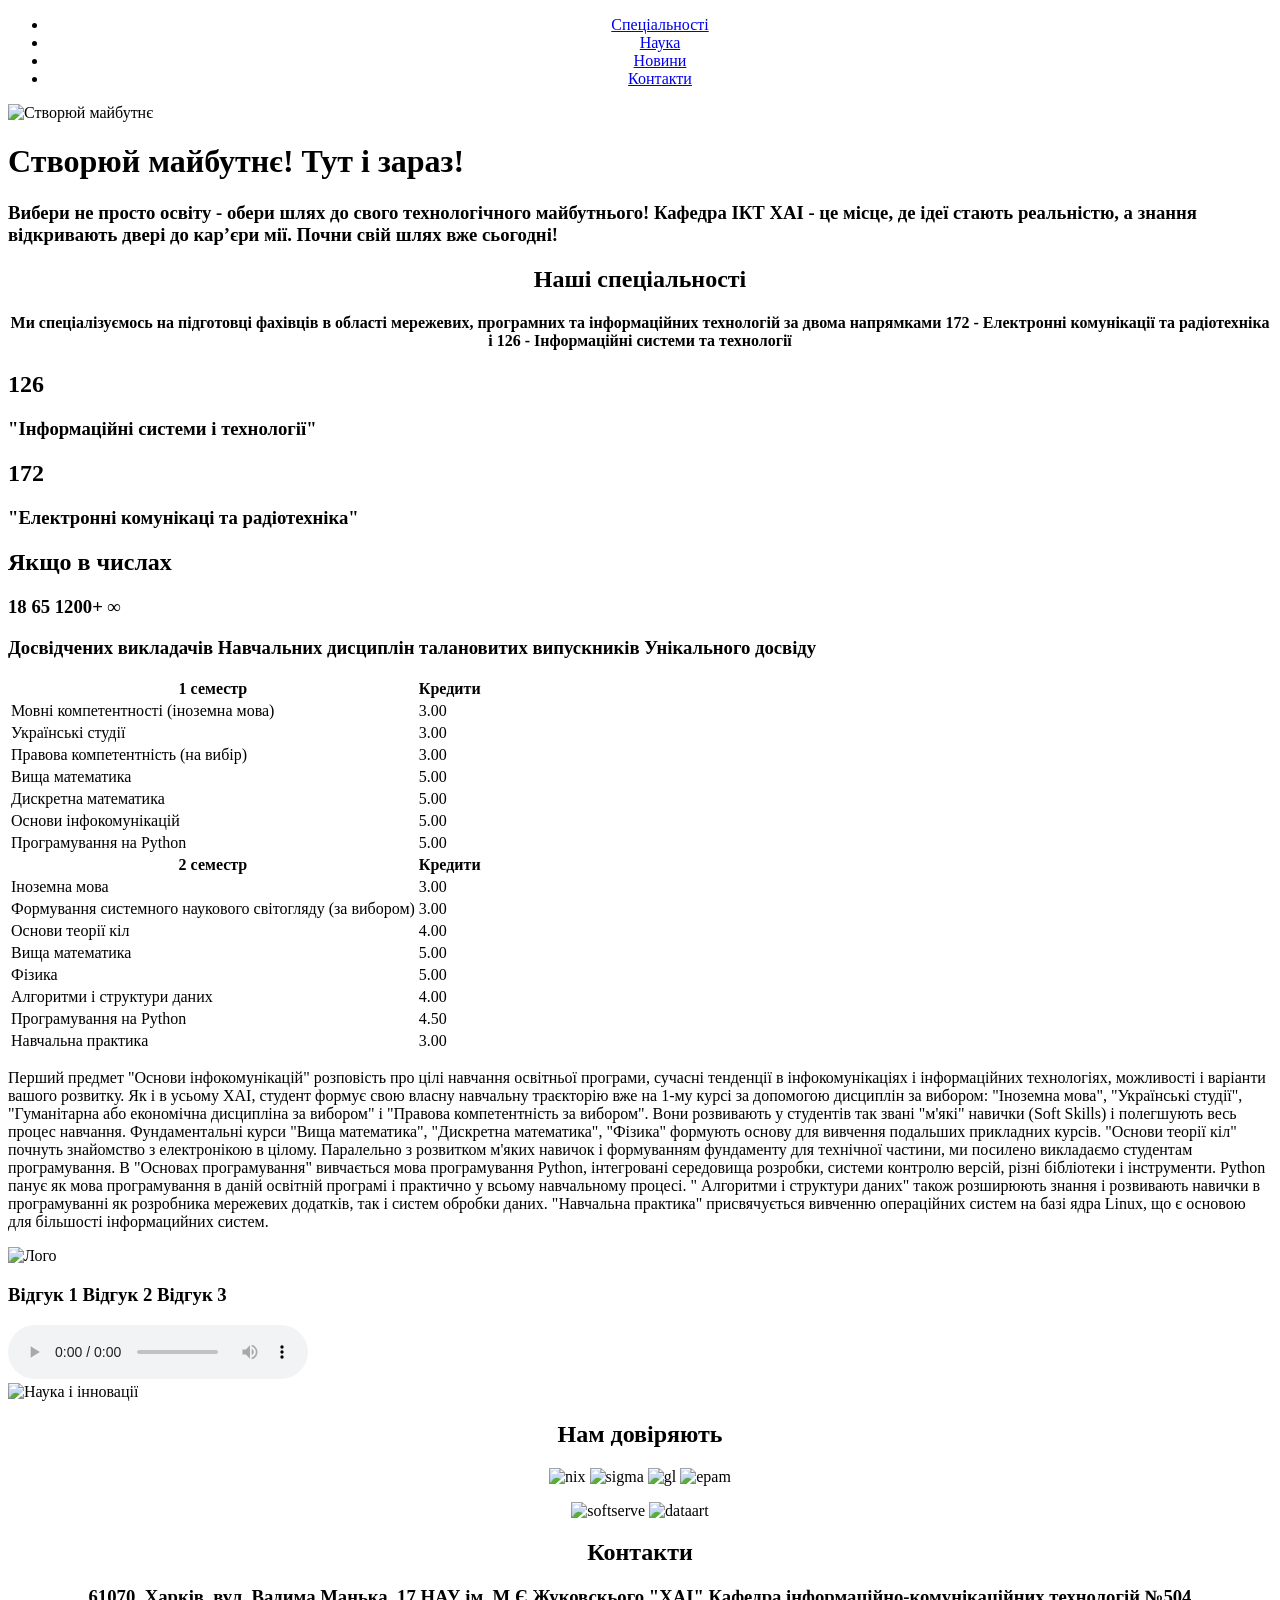
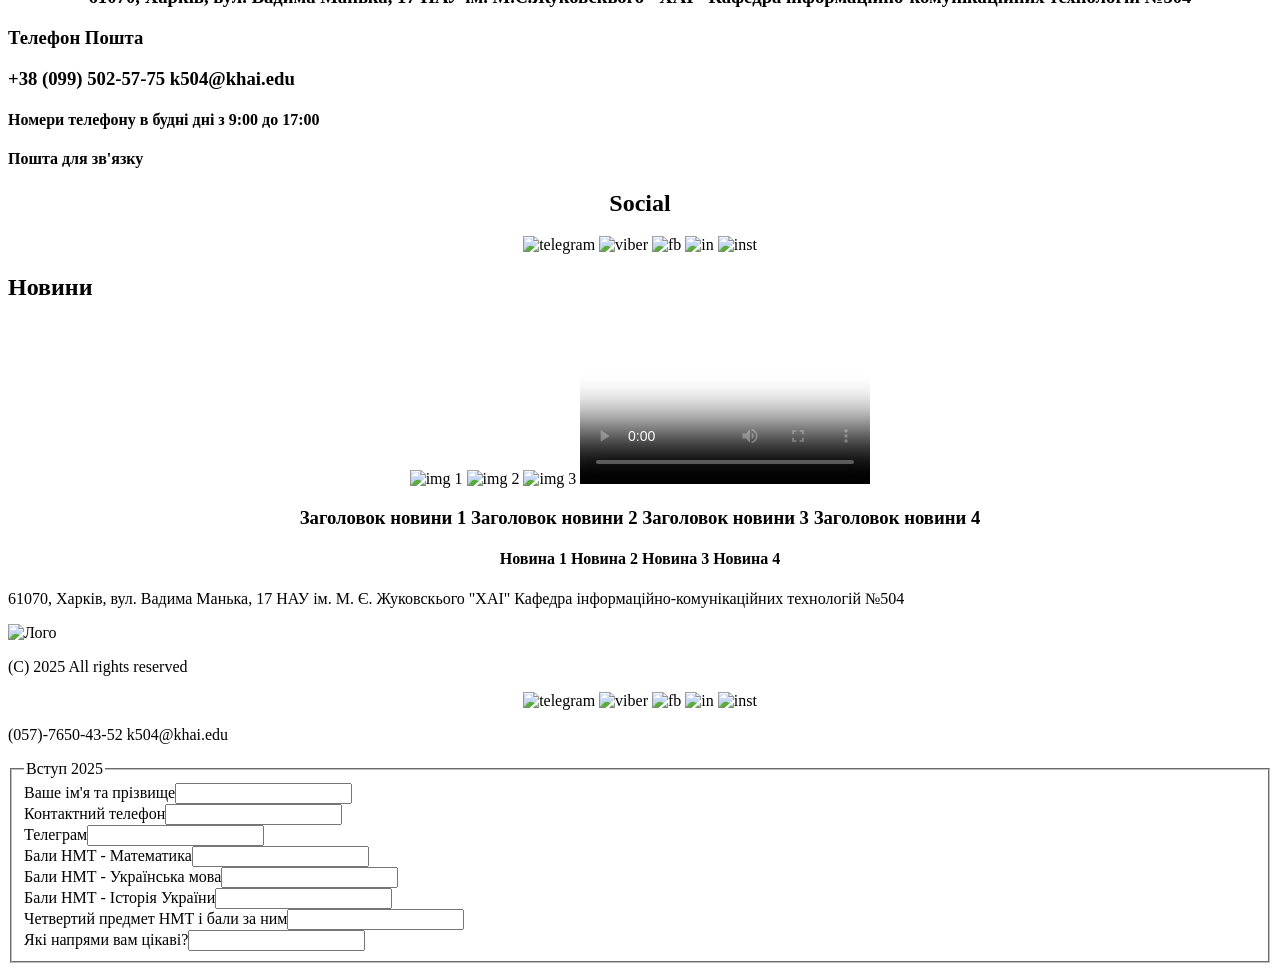
==== index.html @ 2926d56c "dev updated" ====
<!DOCTYPE html>
<html lang="uk">
<head>
    <meta charset="UTF-8">
    <meta name ="viewport">
    <title>Homepage | Department of information and Communication Technologies</title>
    <link rel="stylesheet" href="css/style.css">
    <script src="js/main.js"></script>
</head>
<body>
<header>
    <nav>
        <ul>
            <li style="text-align: center"> <a href="#specialities">Спеціальності</a></li>
            <li style="text-align: center"> <a href="#science">Наука</a></li>
            <li style="text-align: center"> <a href="#news">Новини</a></li>
            <li style="text-align: center"> <a href="#contact">Контакти</a></li>
        </ul>
    </nav>
    <img src="images/boy%202.png" alt="Створюй майбутнє" width="300">
    <div greetings>
        <h1>
            Створюй майбутнє! Тут і зараз!
        </h1>
        <h3>
            Вибери не просто освіту - обери шлях до свого технологічного майбутнього! Кафедра ІКТ ХАІ - це місце, де ідеї стають реальністю, а знання відкривають двері до кар’єри мії. Почни свій шлях вже сьогодні!
        </h3>
    </div>
</header>
<main>
    <div specialities>
        <h2 id="specialities" style="text-align: center;">Наші спеціальності</h2>
        <h4 style="text-align: center">
            Ми спеціалізуємось на підготовці фахівців в області мережевих, програмних та інформаційних технологій за двома напрямками 172 - Електронні комунікації та радіотехніка і 126 - Інформаційні системи та технології
        </h4>
    </div>
    <div card_126>
        <h2>
            126
        </h2>
        <h3>
            "Інформаційні системи і технології"
        </h3>
    </div>
    <div card_172>
        <h2>
            172
        </h2>
        <h3>
            "Електронні комунікаці та радіотехніка"
        </h3>
    </div>
    <div if_in_numbers>
        <h2>
            Якщо в числах
        </h2>
        <h3>
            18 65 1200+ ∞
        </h3>
        <h3>
            Досвідчених викладачів Навчальних дисциплін талановитих випускників Унікального досвіду
        </h3>
    </div>
    <div classes field>
        <table>
            <tr>
                <th>1 семестр</th>
                <th>Кредити</th>
            </tr>
            <tr>
                <td>Мовні компетентності (іноземна мова)</td>
                <td>3.00</td>
            </tr>
            <tr>
                <td>Українські студії</td>
                <td>3.00</td>
            </tr>
            <tr>
                <td>Правова компетентність (на вибір)</td>
                <td>3.00</td>
            </tr>
            <tr>
                <td>Вища математика</td>
                <td>5.00</td>
            </tr>
            <tr>
                <td>Дискретна математика</td>
                <td>5.00</td>
            </tr>
            <tr>
                <td>Основи інфокомунікацій</td>
                <td>5.00</td>
            </tr>
            <tr>
                <td>Програмування на Python</td>
                <td>5.00</td>
            </tr>
            <tr>
                <th>2 семестр</th>
                <th>Кредити</th>
            </tr>
            <tr>
                <td>Iноземна мова</td>
                <td>3.00</td>
            </tr>
            <tr>
                <td>Формування системного наукового світогляду (за вибором)</td>
                <td>3.00</td>
            </tr>
            <tr>
                <td>Основи теорії кіл</td>
                <td>4.00</td>
            </tr>
            <tr>
                <td>Вища математика</td>
                <td>5.00</td>
            </tr>
            <tr>
                <td>Фізика</td>
                <td>5.00</td>
            </tr>
            <tr>
                <td>Алгоритми і структури даних</td>
                <td>4.00</td>
            </tr>
            <tr>
                <td>Програмування на Python</td>
                <td>4.50</td>
            </tr>
            <tr>
                <td>Навчальна практика</td>
                <td>3.00</td>
            </tr>
        </table>
    </div>
    <div information>
        <p>
            Перший предмет "Основи інфокомунікацій" розповість про цілі навчання освітньої програми, сучасні тенденції в інфокомунікаціях і інформаційних технологіях,
            можливості і варіанти вашого розвитку. Як і в усьому ХАІ, студент формує свою власну навчальну траєкторію вже на 1-му курсі за допомогою дисциплін за вибором:
            "Іноземна мова", "Українські студії", "Гуманітарна або економічна дисципліна за вибором" і "Правова компетентність за вибором".
            Вони розвивають у студентів так звані "м'які" навички (Soft Skills) і полегшують весь процес навчання.
            Фундаментальні курси "Вища математика", "Дискретна математика", "Фізика" формують основу для вивчення подальших прикладних курсів.
            "Основи теорії кіл" почнуть знайомство з електронікою в цілому. Паралельно з розвитком м'яких навичок і формуванням фундаменту для технічної частини, ми посилено
            викладаємо студентам програмування. В "Основах програмування" вивчається мова програмування Python, інтегровані середовища розробки,
            системи контролю версій, різні бібліотеки і інструменти. Python панує як мова програмування в даній освітній програмі і практично у всьому навчальному процесі. "
            Алгоритми і структури даних" також розширюють знання і розвивають навички в програмуванні як розробника мережевих додатків, так і систем обробки даних. "Навчальна
            практика" присвячується вивченню операційних систем на базі ядра Linux, що є основою для більшості інформацийних систем.
        </p>
    </div>
    <div reviews>
        <img src="images/Logo.svg" alt="Лого">
        <h3>
            Відгук 1 Відгук 2 Відгук 3
        </h3>
        <audio controls>
            <source src="images/file_example_MP3_700KB.mp3" type="audio/mpeg">
        </audio>
    </div>
    <div science_and_innovations>
        <img src="images/Science.png" alt="Наука і інновації">
    </div>
    <div companies>
        <h2 style="text-align: center">
            Нам довіряють
        </h2>
        <p align="center">
            <img src="images/nix.svg" alt="nix">
            <img src="images/sigma.svg" alt="sigma">
            <img src="images/gl.svg" alt="gl">
            <img src="images/epam.svg" alt="epam">
        </p>
        <p align="center">
            <img src="images/softserve.svg" alt="softserve">
            <img src="images/dataart.svg" alt="dataart">
        </p>
    </div>
    <div contact_information>
        <h2 style="text-align: center" id="contact">
            Контакти
        </h2>
        <h3 style="text-align: center">
            61070, Харків, вул. Вадима Манька, 17 НАУ ім. М.Є.Жуковскього "ХAI" Кафедра інформаційно-комунікаційних технологій №504
        </h3>
        <h3>
            Телефон Пошта
        </h3>
        <h3>
            +38 (099) 502-57-75 k504@khai.edu
        </h3>
        <h4>
            Номери телефону в будні дні з 9:00 до 17:00
        </h4>
        <h4>
            Пошта для зв'язку
        </h4>
        <p>
            <a href="mailto:k504@khai.edu"></a>
        </p>
        <p>
            <a href="tel:+380995025775"></a>
    </div>
    <div social>
        <h2 style="text-align: center"> Social</h2>
        <p align="center">
            <img src="images/telegram.svg" alt="telegram">
            <img src="images/viber.svg" alt="viber">
            <img src="images/fb.svg" alt="fb">
            <img src="images/in.svg" alt="in">
            <img src="images/instagram.svg" alt="inst">
        </p>
    </div>
    <div news>
        <h2 id="news">Новини</h2>
        <p align="center">
            <img src="images/image.png" alt="img 1">
            <img src="images/image%20(1).png" alt="img 2">
            <img src="images/image%20(2).png" alt="img 3">
            <video width="290" height="163" control controls poster="images/image%204.png">
                <source src="images/file_example_MP4_480_1_5MG.mp4" type="video/mp4">
            </video>
        </p>
        <h3 style="text-align: center">Заголовок новини 1 Заголовок новини 2 Заголовок новини 3 Заголовок новини 4</h3>
        <h4 style="text-align: center">Новина 1 Новина 2 Новина 3 Новина 4</h4>
    </div>
</main>
<footer>
    <p>
        61070, Харків, вул. Вадима Манька, 17 НАУ ім. М. Є. Жуковскього "ХАІ" Кафедра інформаційно-комунікаційних технологій №504
    </p>
    <img src="images/Logo.svg" alt="Лого">
    <p>(C) 2025 All rights reserved</p>
    <p align="center">
        <img src="images/telegram.svg" alt="telegram">
        <img src="images/viber.svg" alt="viber">
        <img src="images/fb.svg" alt="fb">
        <img src="images/in.svg" alt="in">
        <img src="images/instagram.svg" alt="inst">
    </p>
    <p>
        (057)-7650-43-52
        k504@khai.edu
    </p>
</footer>
<div Vstup field>
    <fieldset>
        <legend>Вступ 2025</legend>
        <label>Ваше ім'я та прізвище<input type="text" required></label><br>
        <label>Контактний телефон<input type="email" required></label><br>
        <label>Телеграм<input type="email" required></label><br>
        <label>Бали НМТ - Математика<input type="email" required></label><br>
        <label>Бали НМТ - Українська мова<input type="email" required></label><br>
        <label>Бали НМТ - Історія України<input type="email" required></label><br>
        <label>Четвертий предмет НМТ і бали за ним<input type="email" required></label><br>
        <label>Які напрями вам цікаві?<input type="email" required></label><br>
    </fieldset>
</div>
</body>
</html>
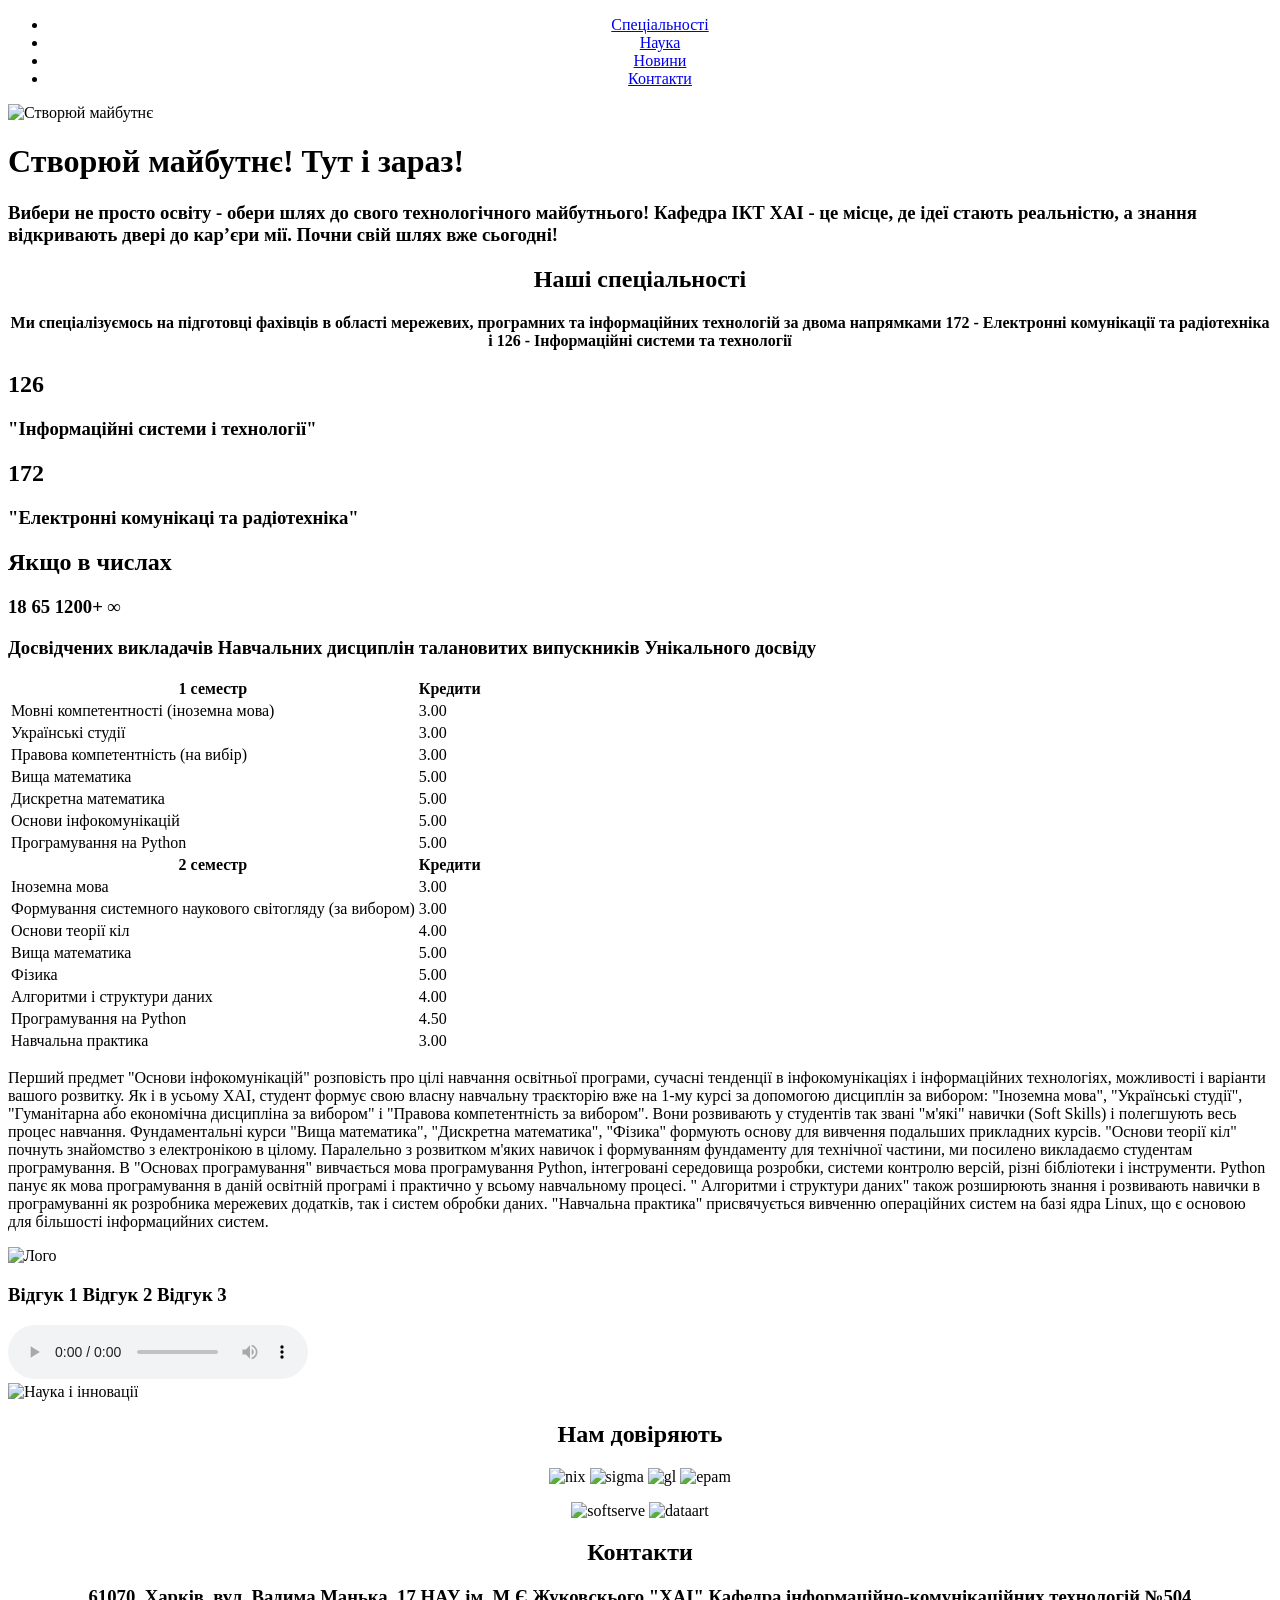
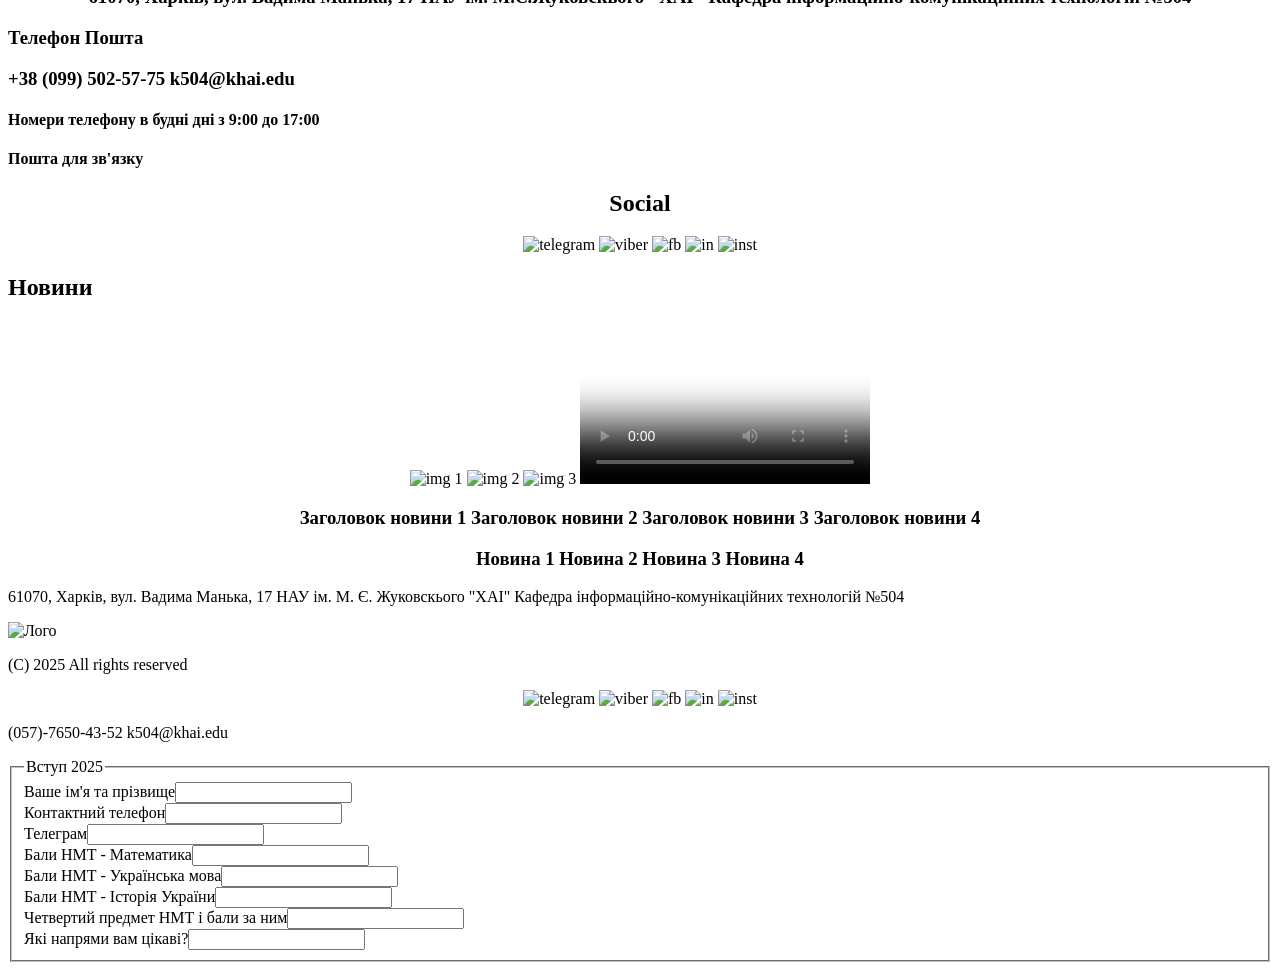
==== commit e59ff2c7: "dev updated" ====
--- a/index.html
+++ b/index.html
@@ -220,7 +220,7 @@
             </video>
         </p>
         <h3 style="text-align: center">Заголовок новини 1 Заголовок новини 2 Заголовок новини 3 Заголовок новини 4</h3>
-        <h4 style="text-align: center">Новина 1 Новина 2 Новина 3 Новина 4</h4>
+        <h3 style="text-align: center">Новина 1 Новина 2 Новина 3 Новина 4</h3>
     </div>
 </main>
 <footer>
@@ -241,18 +241,18 @@
         k504@khai.edu
     </p>
 </footer>
-<div Vstup field>
-    <fieldset>
-        <legend>Вступ 2025</legend>
-        <label>Ваше ім'я та прізвище<input type="text" required></label><br>
-        <label>Контактний телефон<input type="email" required></label><br>
-        <label>Телеграм<input type="email" required></label><br>
-        <label>Бали НМТ - Математика<input type="email" required></label><br>
-        <label>Бали НМТ - Українська мова<input type="email" required></label><br>
-        <label>Бали НМТ - Історія України<input type="email" required></label><br>
-        <label>Четвертий предмет НМТ і бали за ним<input type="email" required></label><br>
-        <label>Які напрями вам цікаві?<input type="email" required></label><br>
-    </fieldset>
-</div>
+    <div Vstup field>
+        <fieldset>
+            <legend>Вступ 2025</legend>
+            <label>Ваше ім'я та прізвище<input type="text" required></label><br>
+            <label>Контактний телефон<input type="email" required></label><br>
+            <label>Телеграм<input type="email" required></label><br>
+            <label>Бали НМТ - Математика<input type="email" required></label><br>
+            <label>Бали НМТ - Українська мова<input type="email" required></label><br>
+            <label>Бали НМТ - Історія України<input type="email" required></label><br>
+            <label>Четвертий предмет НМТ і бали за ним<input type="email" required></label><br>
+            <label>Які напрями вам цікаві?<input type="email" required></label><br>
+        </fieldset>
+    </div>
 </body>
 </html>
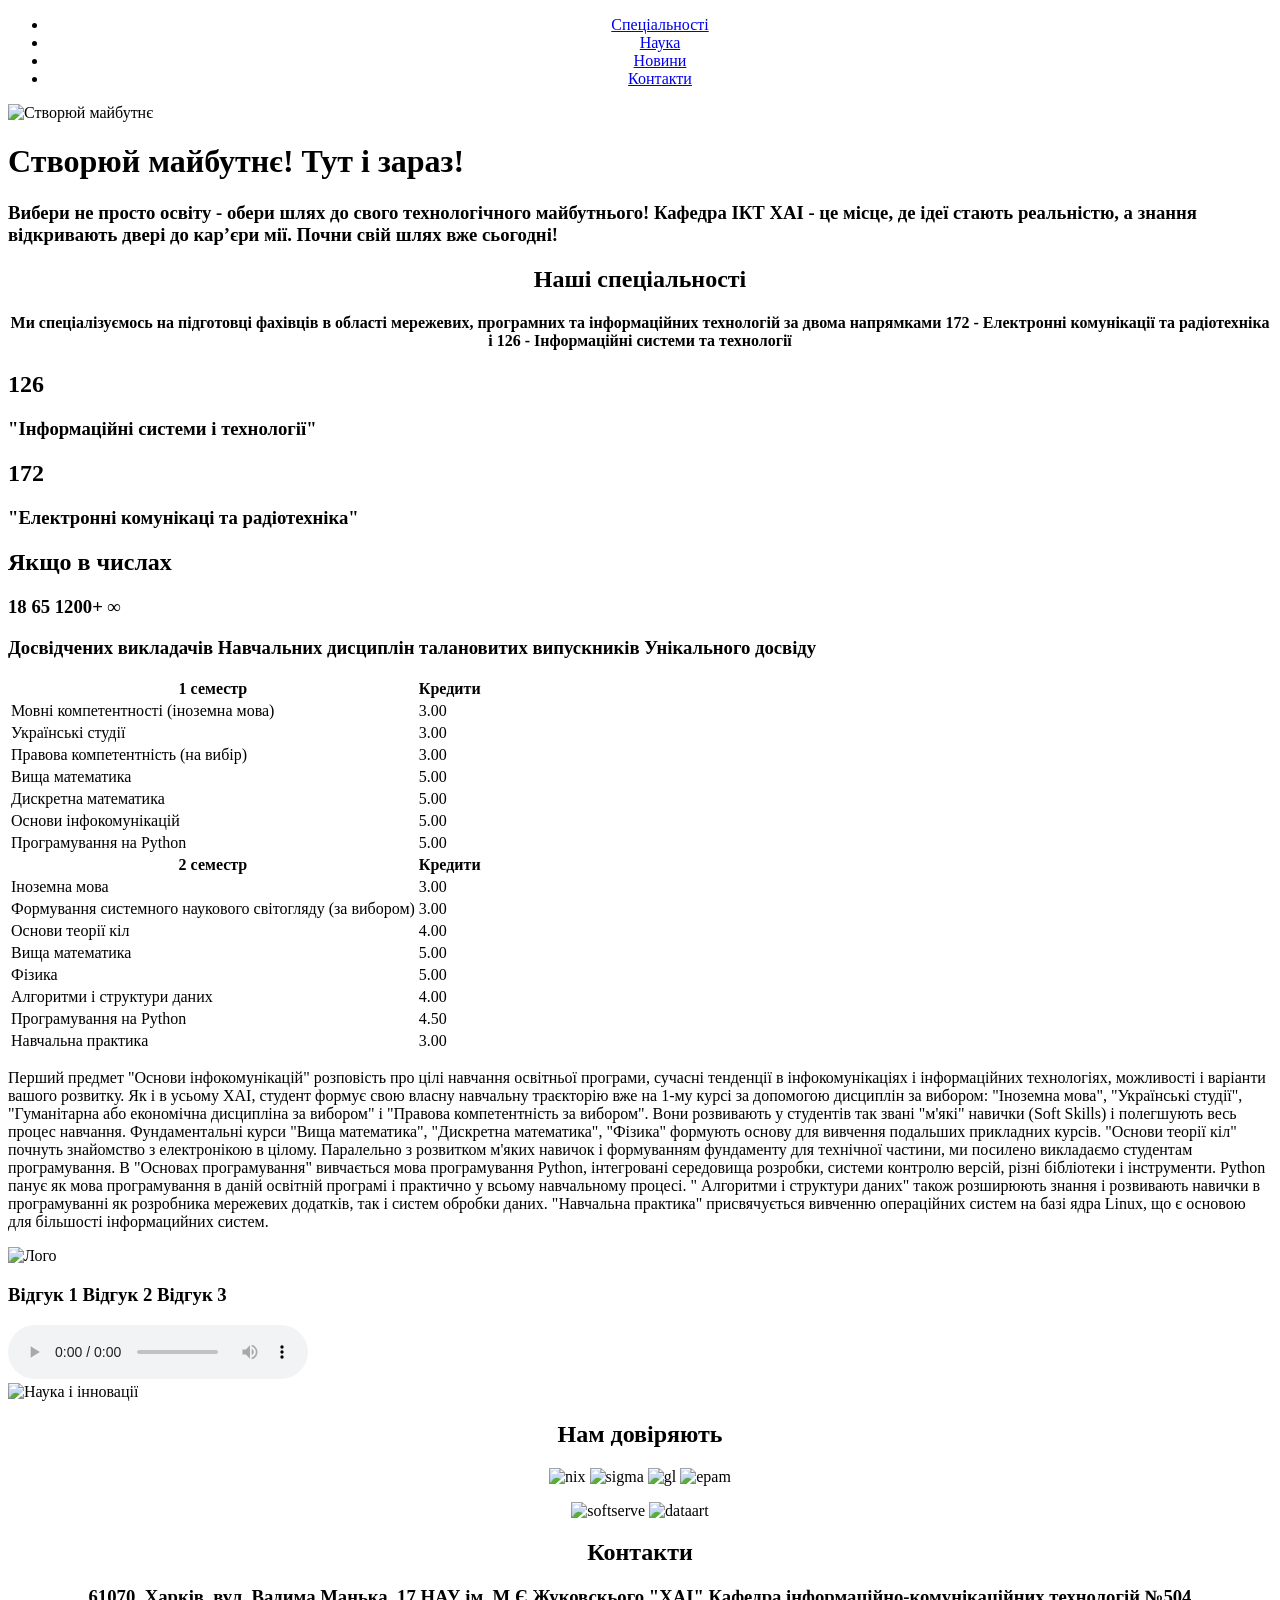
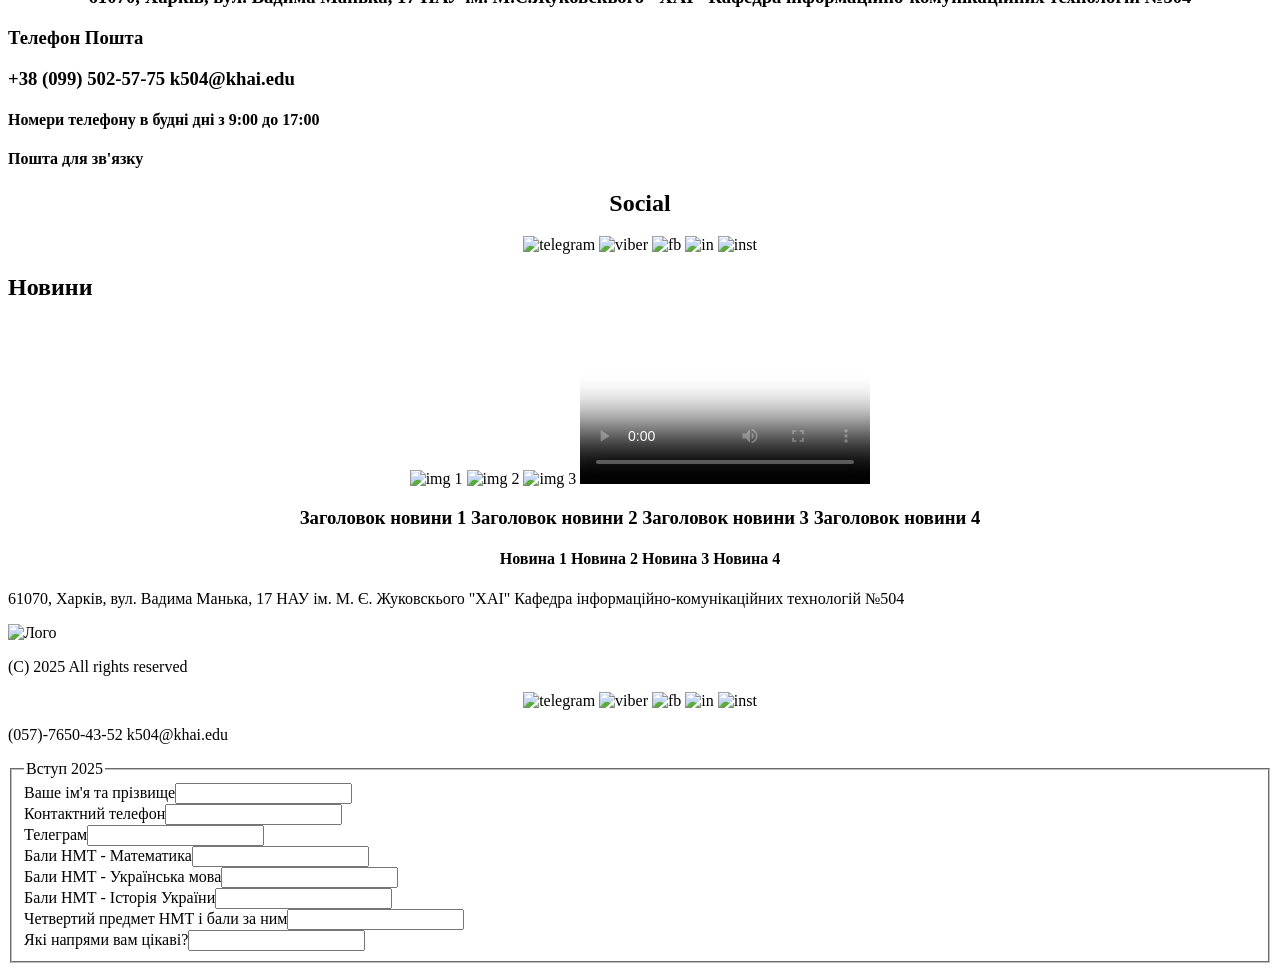
==== commit bffdffeb: "Merge fabebc1fd6103f6988ed18ffad73ae2efd107dba into e59ff2c7e83b2f796117d9ef80c13e86e42fecb7" ====
--- a/index.html
+++ b/index.html
@@ -220,7 +220,7 @@
             </video>
         </p>
         <h3 style="text-align: center">Заголовок новини 1 Заголовок новини 2 Заголовок новини 3 Заголовок новини 4</h3>
-        <h3 style="text-align: center">Новина 1 Новина 2 Новина 3 Новина 4</h3>
+        <h4 style="text-align: center">Новина 1 Новина 2 Новина 3 Новина 4</h4>
     </div>
 </main>
 <footer>
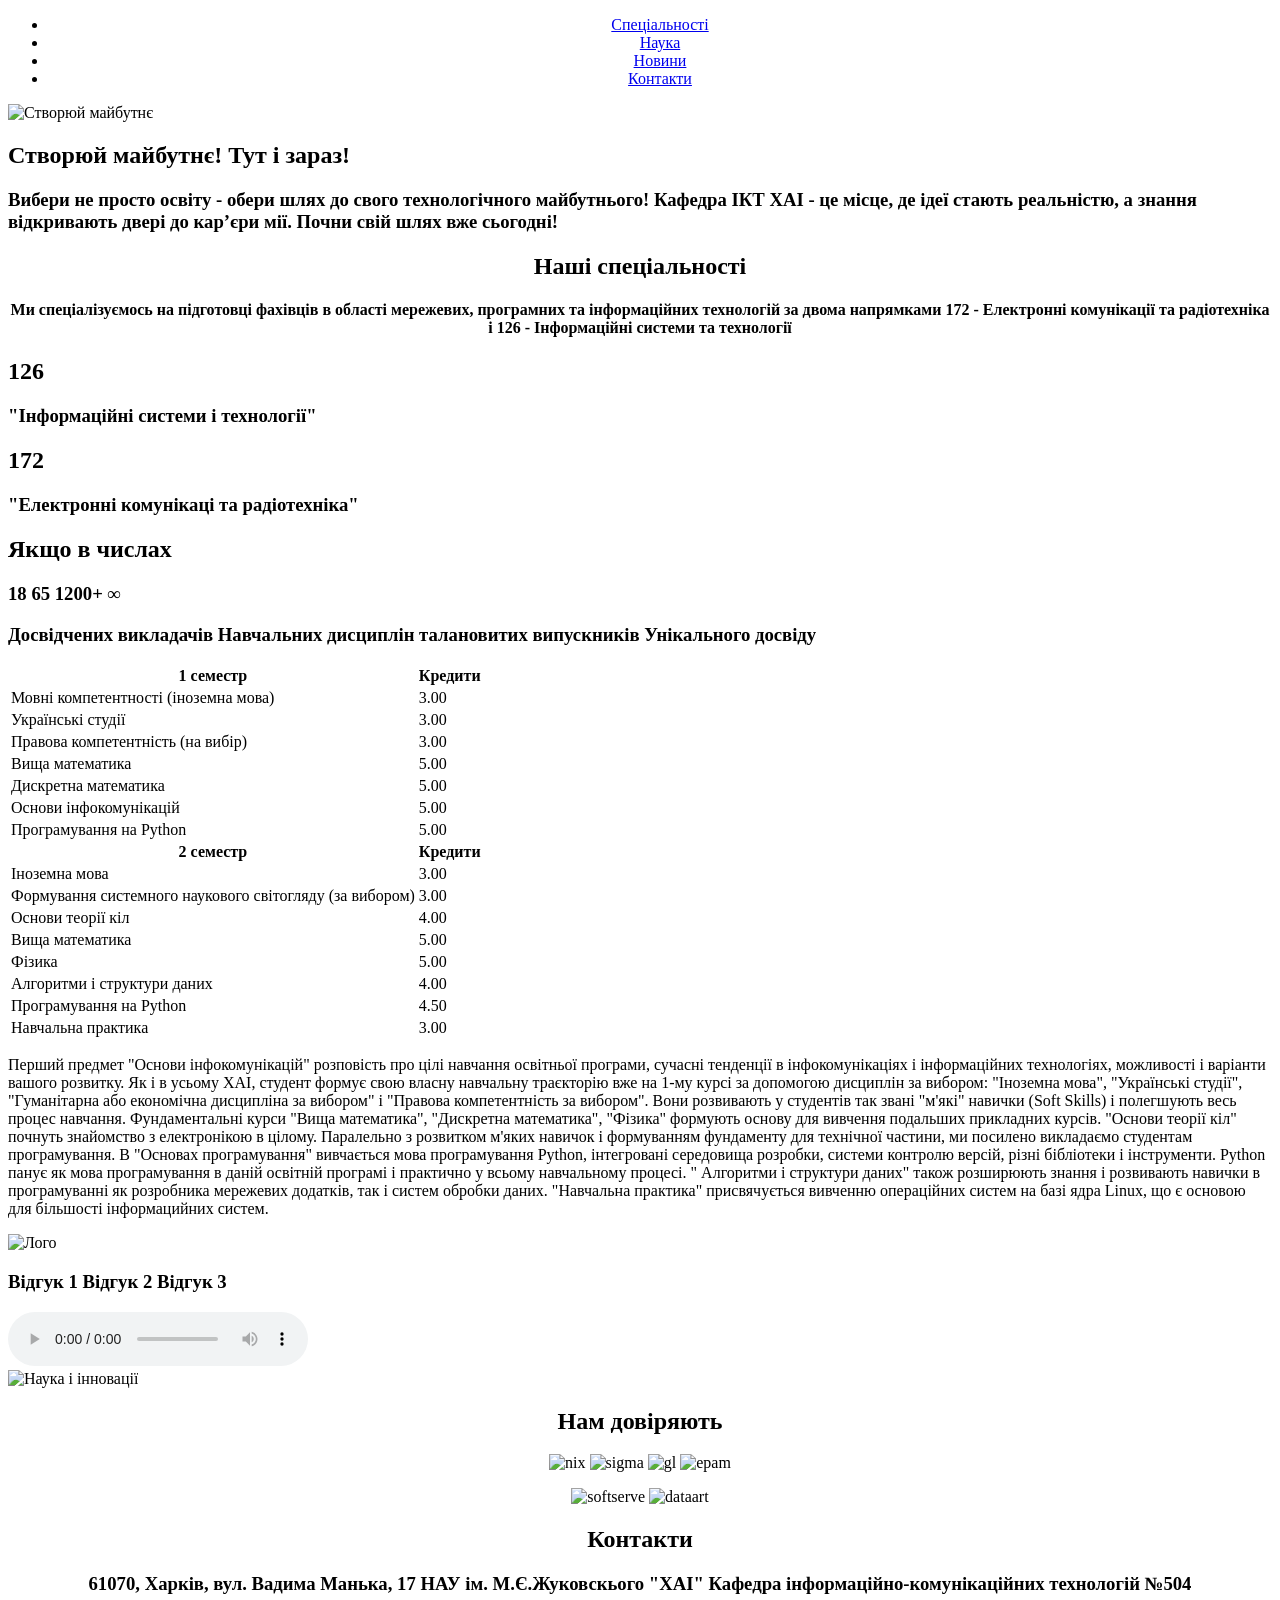
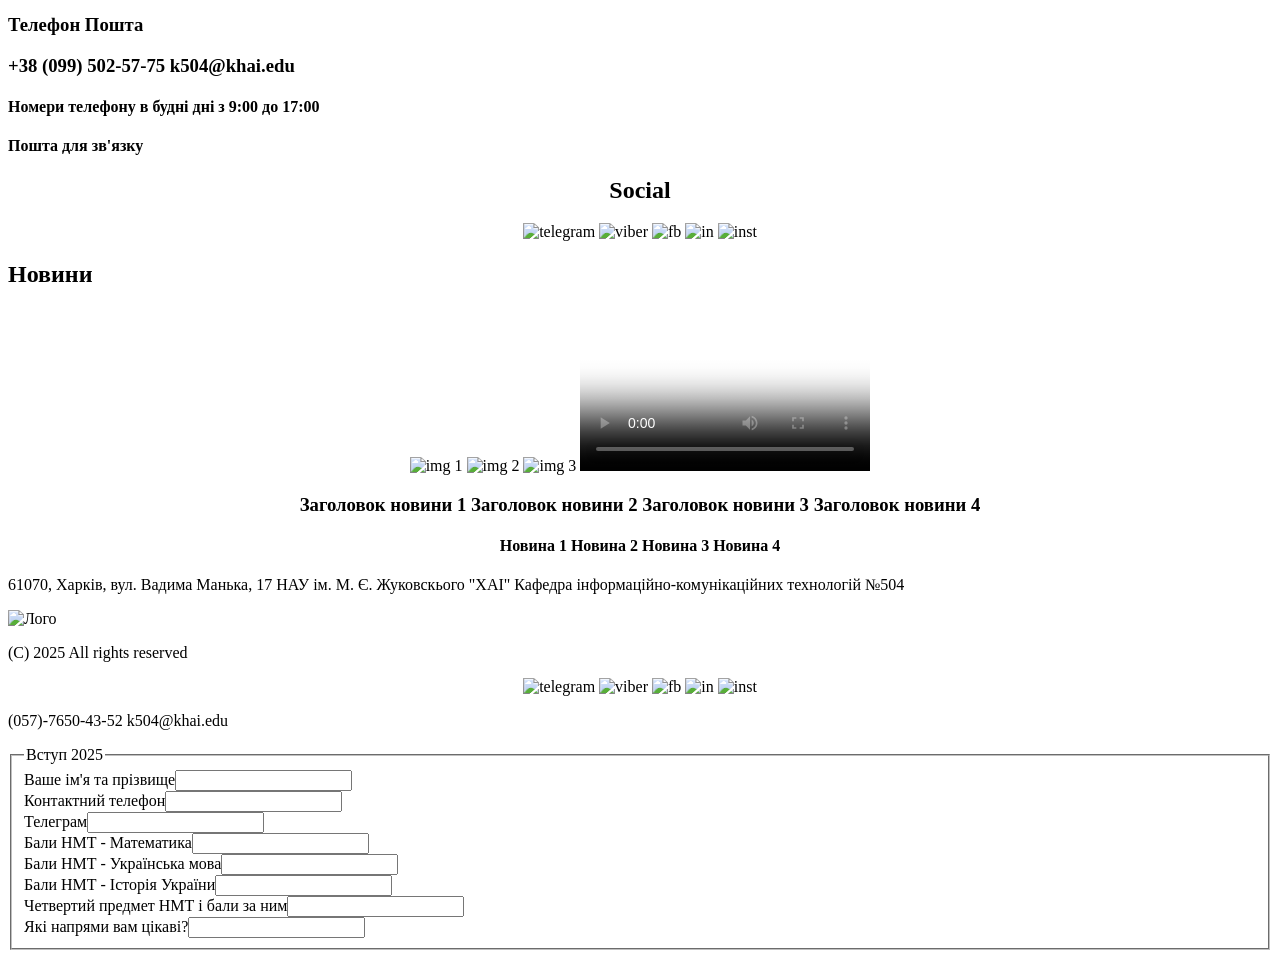
==== commit fe0e22e6: "new branch" ====
--- a/index.html
+++ b/index.html
@@ -18,189 +18,236 @@
         </ul>
     </nav>
     <img src="images/boy%202.png" alt="Створюй майбутнє" width="300">
-    <div greetings>
-        <h1>
-            Створюй майбутнє! Тут і зараз!
-        </h1>
-        <h3>
-            Вибери не просто освіту - обери шлях до свого технологічного майбутнього! Кафедра ІКТ ХАІ - це місце, де ідеї стають реальністю, а знання відкривають двері до кар’єри мії. Почни свій шлях вже сьогодні!
-        </h3>
-    </div>
+    <section>
+        <div id="greetings">
+            <h1>
+                Створюй майбутнє! Тут і зараз!
+            </h1>
+            <h3>
+                Вибери не просто освіту - обери шлях до свого технологічного майбутнього! Кафедра ІКТ ХАІ - це місце, де ідеї стають реальністю, а знання відкривають двері до кар’єри мії. Почни свій шлях вже сьогодні!
+            </h3>
+        </div>
+    </section>
 </header>
 <main>
-    <div specialities>
-        <h2 id="specialities" style="text-align: center;">Наші спеціальності</h2>
-        <h4 style="text-align: center">
-            Ми спеціалізуємось на підготовці фахівців в області мережевих, програмних та інформаційних технологій за двома напрямками 172 - Електронні комунікації та радіотехніка і 126 - Інформаційні системи та технології
-        </h4>
-    </div>
-    <div card_126>
-        <h2>
-            126
-        </h2>
-        <h3>
-            "Інформаційні системи і технології"
-        </h3>
-    </div>
-    <div card_172>
-        <h2>
-            172
-        </h2>
-        <h3>
-            "Електронні комунікаці та радіотехніка"
-        </h3>
-    </div>
-    <div if_in_numbers>
-        <h2>
-            Якщо в числах
-        </h2>
-        <h3>
-            18 65 1200+ ∞
-        </h3>
-        <h3>
-            Досвідчених викладачів Навчальних дисциплін талановитих випускників Унікального досвіду
-        </h3>
-    </div>
-    <div classes field>
-        <table>
-            <tr>
-                <th>1 семестр</th>
-                <th>Кредити</th>
-            </tr>
-            <tr>
-                <td>Мовні компетентності (іноземна мова)</td>
-                <td>3.00</td>
-            </tr>
-            <tr>
-                <td>Українські студії</td>
-                <td>3.00</td>
-            </tr>
-            <tr>
-                <td>Правова компетентність (на вибір)</td>
-                <td>3.00</td>
-            </tr>
-            <tr>
-                <td>Вища математика</td>
-                <td>5.00</td>
-            </tr>
-            <tr>
-                <td>Дискретна математика</td>
-                <td>5.00</td>
-            </tr>
-            <tr>
-                <td>Основи інфокомунікацій</td>
-                <td>5.00</td>
-            </tr>
-            <tr>
-                <td>Програмування на Python</td>
-                <td>5.00</td>
-            </tr>
-            <tr>
-                <th>2 семестр</th>
-                <th>Кредити</th>
-            </tr>
-            <tr>
-                <td>Iноземна мова</td>
-                <td>3.00</td>
-            </tr>
-            <tr>
-                <td>Формування системного наукового світогляду (за вибором)</td>
-                <td>3.00</td>
-            </tr>
-            <tr>
-                <td>Основи теорії кіл</td>
-                <td>4.00</td>
-            </tr>
-            <tr>
-                <td>Вища математика</td>
-                <td>5.00</td>
-            </tr>
-            <tr>
-                <td>Фізика</td>
-                <td>5.00</td>
-            </tr>
-            <tr>
-                <td>Алгоритми і структури даних</td>
-                <td>4.00</td>
-            </tr>
-            <tr>
-                <td>Програмування на Python</td>
-                <td>4.50</td>
-            </tr>
-            <tr>
-                <td>Навчальна практика</td>
-                <td>3.00</td>
-            </tr>
-        </table>
-    </div>
-    <div information>
+    <section>
+        <div id="spechialities">
+            <h2 id="specialities" style="text-align: center;">Наші спеціальності</h2>
+            <h4 style="text-align: center">
+                Ми спеціалізуємось на підготовці фахівців в області мережевих, програмних та інформаційних технологій за двома напрямками 172 - Електронні комунікації та радіотехніка і 126 - Інформаційні системи та технології
+            </h4>
+        </div>
+    </section>
+    <section>
+        <div id="card_126">
+            <h2>
+                126
+            </h2>
+            <h3>
+                "Інформаційні системи і технології"
+            </h3>
+        </div>
+        <div id="card_172">
+            <h2>
+                172
+            </h2>
+            <h3>
+                "Електронні комунікаці та радіотехніка"
+            </h3>
+        </div>
+        <div id="if_in_numbers">
+            <h2>
+                Якщо в числах
+            </h2>
+            <h3>
+                18 65 1200+ ∞
+            </h3>
+            <h3>
+                Досвідчених викладачів Навчальних дисциплін талановитих випускників Унікального досвіду
+            </h3>
+        </div>
+    </section>
+    <section>
+        <div id="classes field">
+            <table>
+                <tr>
+                    <th>1 семестр</th>
+                    <th>Кредити</th>
+                </tr>
+                <tr>
+                    <td>Мовні компетентності (іноземна мова)</td>
+                    <td>3.00</td>
+                </tr>
+                <tr>
+                    <td>Українські студії</td>
+                    <td>3.00</td>
+                </tr>
+                <tr>
+                    <td>Правова компетентність (на вибір)</td>
+                    <td>3.00</td>
+                </tr>
+                <tr>
+                    <td>Вища математика</td>
+                    <td>5.00</td>
+                </tr>
+                <tr>
+                    <td>Дискретна математика</td>
+                    <td>5.00</td>
+                </tr>
+                <tr>
+                    <td>Основи інфокомунікацій</td>
+                    <td>5.00</td>
+                </tr>
+                <tr>
+                    <td>Програмування на Python</td>
+                    <td>5.00</td>
+                </tr>
+                <tr>
+                    <th>2 семестр</th>
+                    <th>Кредити</th>
+                </tr>
+                <tr>
+                    <td>Iноземна мова</td>
+                    <td>3.00</td>
+                </tr>
+                <tr>
+                    <td>Формування системного наукового світогляду (за вибором)</td>
+                    <td>3.00</td>
+                </tr>
+                <tr>
+                    <td>Основи теорії кіл</td>
+                    <td>4.00</td>
+                </tr>
+                <tr>
+                    <td>Вища математика</td>
+                    <td>5.00</td>
+                </tr>
+                <tr>
+                    <td>Фізика</td>
+                    <td>5.00</td>
+                </tr>
+                <tr>
+                    <td>Алгоритми і структури даних</td>
+                    <td>4.00</td>
+                </tr>
+                <tr>
+                    <td>Програмування на Python</td>
+                    <td>4.50</td>
+                </tr>
+                <tr>
+                    <td>Навчальна практика</td>
+                    <td>3.00</td>
+                </tr>
+            </table>
+        </div>
+        <div id="information">
+            <p>
+                Перший предмет "Основи інфокомунікацій" розповість про цілі навчання освітньої програми, сучасні тенденції в інфокомунікаціях і інформаційних технологіях,
+                можливості і варіанти вашого розвитку. Як і в усьому ХАІ, студент формує свою власну навчальну траєкторію вже на 1-му курсі за допомогою дисциплін за вибором:
+                "Іноземна мова", "Українські студії", "Гуманітарна або економічна дисципліна за вибором" і "Правова компетентність за вибором".
+                Вони розвивають у студентів так звані "м'які" навички (Soft Skills) і полегшують весь процес навчання.
+                Фундаментальні курси "Вища математика", "Дискретна математика", "Фізика" формують основу для вивчення подальших прикладних курсів.
+                "Основи теорії кіл" почнуть знайомство з електронікою в цілому. Паралельно з розвитком м'яких навичок і формуванням фундаменту для технічної частини, ми посилено
+                викладаємо студентам програмування. В "Основах програмування" вивчається мова програмування Python, інтегровані середовища розробки,
+                системи контролю версій, різні бібліотеки і інструменти. Python панує як мова програмування в даній освітній програмі і практично у всьому навчальному процесі. "
+                Алгоритми і структури даних" також розширюють знання і розвивають навички в програмуванні як розробника мережевих додатків, так і систем обробки даних. "Навчальна
+                практика" присвячується вивченню операційних систем на базі ядра Linux, що є основою для більшості інформацийних систем.
+            </p>
+        </div>
+    </section>
+    <section>
+        <div id="reviews">
+            <img src="images/Logo.svg" alt="Лого">
+            <h3>
+                Відгук 1 Відгук 2 Відгук 3
+            </h3>
+            <audio controls>
+                <source src="images/file_example_MP3_700KB.mp3" type="audio/mpeg">
+            </audio>
+        </div>
+    </section>
+    <section>
+        <div id="science_and_innovations">
+            <img src="images/Science.png" alt="Наука і інновації">
+        </div>
+        <div id="companies">
+            <h2 style="text-align: center">
+                Нам довіряють
+            </h2>
+            <p align="center">
+                <img src="images/nix.svg" alt="nix">
+                <img src="images/sigma.svg" alt="sigma">
+                <img src="images/gl.svg" alt="gl">
+                <img src="images/epam.svg" alt="epam">
+            </p>
+            <p align="center">
+                <img src="images/softserve.svg" alt="softserve">
+                <img src="images/dataart.svg" alt="dataart">
+            </p>
+        </div>
+    </section>
+    <section>
+        <div id="contact_information">
+            <h2 style="text-align: center" id="contact">
+                Контакти
+            </h2>
+            <h3 style="text-align: center">
+                61070, Харків, вул. Вадима Манька, 17 НАУ ім. М.Є.Жуковскього "ХAI" Кафедра інформаційно-комунікаційних технологій №504
+            </h3>
+            <h3>
+                Телефон Пошта
+            </h3>
+            <h3>
+                +38 (099) 502-57-75 k504@khai.edu
+            </h3>
+            <h4>
+                Номери телефону в будні дні з 9:00 до 17:00
+            </h4>
+            <h4>
+                Пошта для зв'язку
+            </h4>
+            <p>
+                <a href="mailto:k504@khai.edu"></a>
+            </p>
+            <p>
+                <a href="tel:+380995025775"></a>
+        </div>
+    </section>
+    <section>
+        <div id="social">
+            <h2 style="text-align: center"> Social</h2>
+            <p align="center">
+                <img src="images/telegram.svg" alt="telegram">
+                <img src="images/viber.svg" alt="viber">
+                <img src="images/fb.svg" alt="fb">
+                <img src="images/in.svg" alt="in">
+                <img src="images/instagram.svg" alt="inst">
+            </p>
+        </div>
+    </section>
+    <section>
+        <div id="nevvs">
+            <h2 id="news">Новини</h2>
+            <p align="center">
+                <img src="images/image.png" alt="img 1">
+                <img src="images/image%20(1).png" alt="img 2">
+                <img src="images/image%20(2).png" alt="img 3">
+                <video width="290" height="163" control controls poster="images/image%204.png">
+                    <source src="images/file_example_MP4_480_1_5MG.mp4" type="video/mp4">
+                </video>
+            </p>
+            <h3 style="text-align: center">Заголовок новини 1 Заголовок новини 2 Заголовок новини 3 Заголовок новини 4</h3>
+            <h4 style="text-align: center">Новина 1 Новина 2 Новина 3 Новина 4</h4>
+        </div>
+    </section>
+</main>
+<footer>
+    <section>
         <p>
-            Перший предмет "Основи інфокомунікацій" розповість про цілі навчання освітньої програми, сучасні тенденції в інфокомунікаціях і інформаційних технологіях,
-            можливості і варіанти вашого розвитку. Як і в усьому ХАІ, студент формує свою власну навчальну траєкторію вже на 1-му курсі за допомогою дисциплін за вибором:
-            "Іноземна мова", "Українські студії", "Гуманітарна або економічна дисципліна за вибором" і "Правова компетентність за вибором".
-            Вони розвивають у студентів так звані "м'які" навички (Soft Skills) і полегшують весь процес навчання.
-            Фундаментальні курси "Вища математика", "Дискретна математика", "Фізика" формують основу для вивчення подальших прикладних курсів.
-            "Основи теорії кіл" почнуть знайомство з електронікою в цілому. Паралельно з розвитком м'яких навичок і формуванням фундаменту для технічної частини, ми посилено
-            викладаємо студентам програмування. В "Основах програмування" вивчається мова програмування Python, інтегровані середовища розробки,
-            системи контролю версій, різні бібліотеки і інструменти. Python панує як мова програмування в даній освітній програмі і практично у всьому навчальному процесі. "
-            Алгоритми і структури даних" також розширюють знання і розвивають навички в програмуванні як розробника мережевих додатків, так і систем обробки даних. "Навчальна
-            практика" присвячується вивченню операційних систем на базі ядра Linux, що є основою для більшості інформацийних систем.
+            61070, Харків, вул. Вадима Манька, 17 НАУ ім. М. Є. Жуковскього "ХАІ" Кафедра інформаційно-комунікаційних технологій №504
         </p>
-    </div>
-    <div reviews>
         <img src="images/Logo.svg" alt="Лого">
-        <h3>
-            Відгук 1 Відгук 2 Відгук 3
-        </h3>
-        <audio controls>
-            <source src="images/file_example_MP3_700KB.mp3" type="audio/mpeg">
-        </audio>
-    </div>
-    <div science_and_innovations>
-        <img src="images/Science.png" alt="Наука і інновації">
-    </div>
-    <div companies>
-        <h2 style="text-align: center">
-            Нам довіряють
-        </h2>
-        <p align="center">
-            <img src="images/nix.svg" alt="nix">
-            <img src="images/sigma.svg" alt="sigma">
-            <img src="images/gl.svg" alt="gl">
-            <img src="images/epam.svg" alt="epam">
-        </p>
-        <p align="center">
-            <img src="images/softserve.svg" alt="softserve">
-            <img src="images/dataart.svg" alt="dataart">
-        </p>
-    </div>
-    <div contact_information>
-        <h2 style="text-align: center" id="contact">
-            Контакти
-        </h2>
-        <h3 style="text-align: center">
-            61070, Харків, вул. Вадима Манька, 17 НАУ ім. М.Є.Жуковскього "ХAI" Кафедра інформаційно-комунікаційних технологій №504
-        </h3>
-        <h3>
-            Телефон Пошта
-        </h3>
-        <h3>
-            +38 (099) 502-57-75 k504@khai.edu
-        </h3>
-        <h4>
-            Номери телефону в будні дні з 9:00 до 17:00
-        </h4>
-        <h4>
-            Пошта для зв'язку
-        </h4>
-        <p>
-            <a href="mailto:k504@khai.edu"></a>
-        </p>
-        <p>
-            <a href="tel:+380995025775"></a>
-    </div>
-    <div social>
-        <h2 style="text-align: center"> Social</h2>
+        <p>(C) 2025 All rights reserved</p>
         <p align="center">
             <img src="images/telegram.svg" alt="telegram">
             <img src="images/viber.svg" alt="viber">
@@ -208,40 +255,14 @@
             <img src="images/in.svg" alt="in">
             <img src="images/instagram.svg" alt="inst">
         </p>
-    </div>
-    <div news>
-        <h2 id="news">Новини</h2>
-        <p align="center">
-            <img src="images/image.png" alt="img 1">
-            <img src="images/image%20(1).png" alt="img 2">
-            <img src="images/image%20(2).png" alt="img 3">
-            <video width="290" height="163" control controls poster="images/image%204.png">
-                <source src="images/file_example_MP4_480_1_5MG.mp4" type="video/mp4">
-            </video>
+        <p>
+            (057)-7650-43-52
+            k504@khai.edu
         </p>
-        <h3 style="text-align: center">Заголовок новини 1 Заголовок новини 2 Заголовок новини 3 Заголовок новини 4</h3>
-        <h4 style="text-align: center">Новина 1 Новина 2 Новина 3 Новина 4</h4>
-    </div>
-</main>
-<footer>
-    <p>
-        61070, Харків, вул. Вадима Манька, 17 НАУ ім. М. Є. Жуковскього "ХАІ" Кафедра інформаційно-комунікаційних технологій №504
-    </p>
-    <img src="images/Logo.svg" alt="Лого">
-    <p>(C) 2025 All rights reserved</p>
-    <p align="center">
-        <img src="images/telegram.svg" alt="telegram">
-        <img src="images/viber.svg" alt="viber">
-        <img src="images/fb.svg" alt="fb">
-        <img src="images/in.svg" alt="in">
-        <img src="images/instagram.svg" alt="inst">
-    </p>
-    <p>
-        (057)-7650-43-52
-        k504@khai.edu
-    </p>
+    </section>
 </footer>
-    <div Vstup field>
+<section>
+    <div id="Vstup field">
         <fieldset>
             <legend>Вступ 2025</legend>
             <label>Ваше ім'я та прізвище<input type="text" required></label><br>
@@ -254,5 +275,6 @@
             <label>Які напрями вам цікаві?<input type="email" required></label><br>
         </fieldset>
     </div>
+</section>
 </body>
 </html>
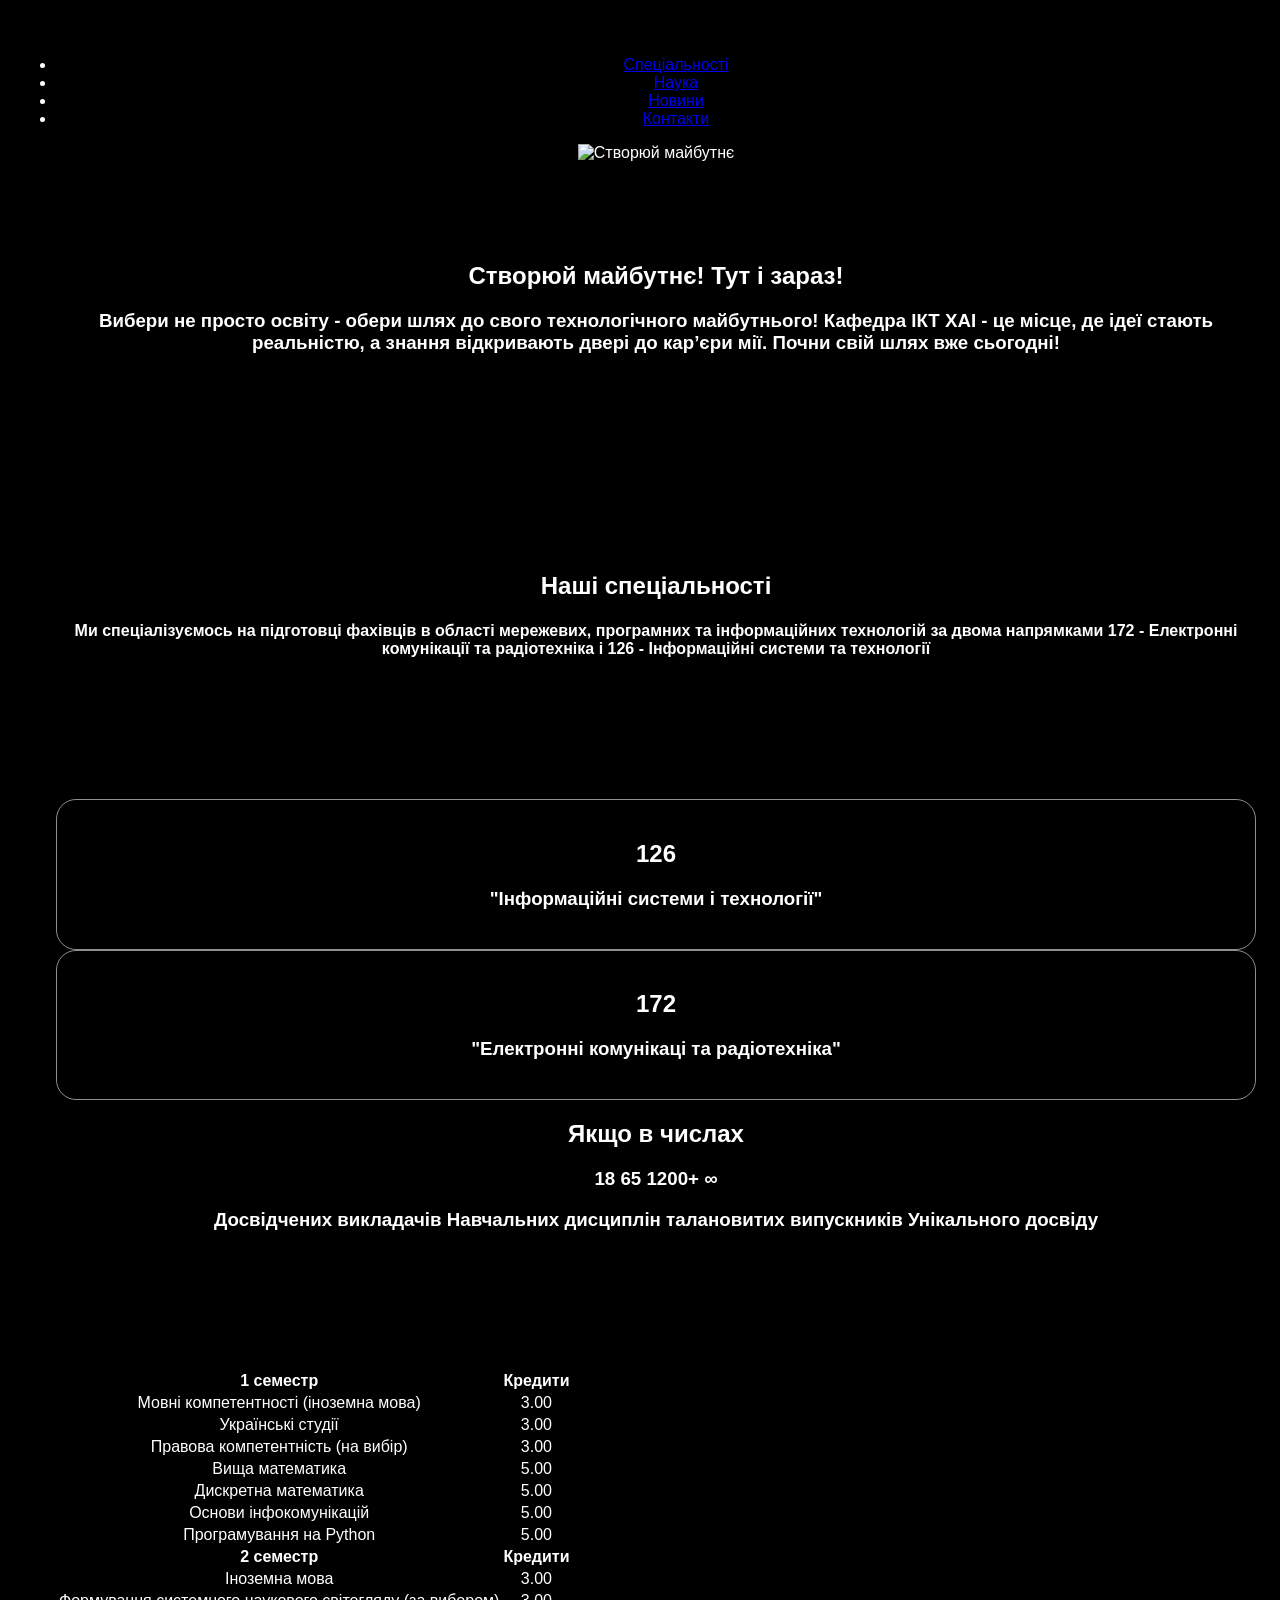
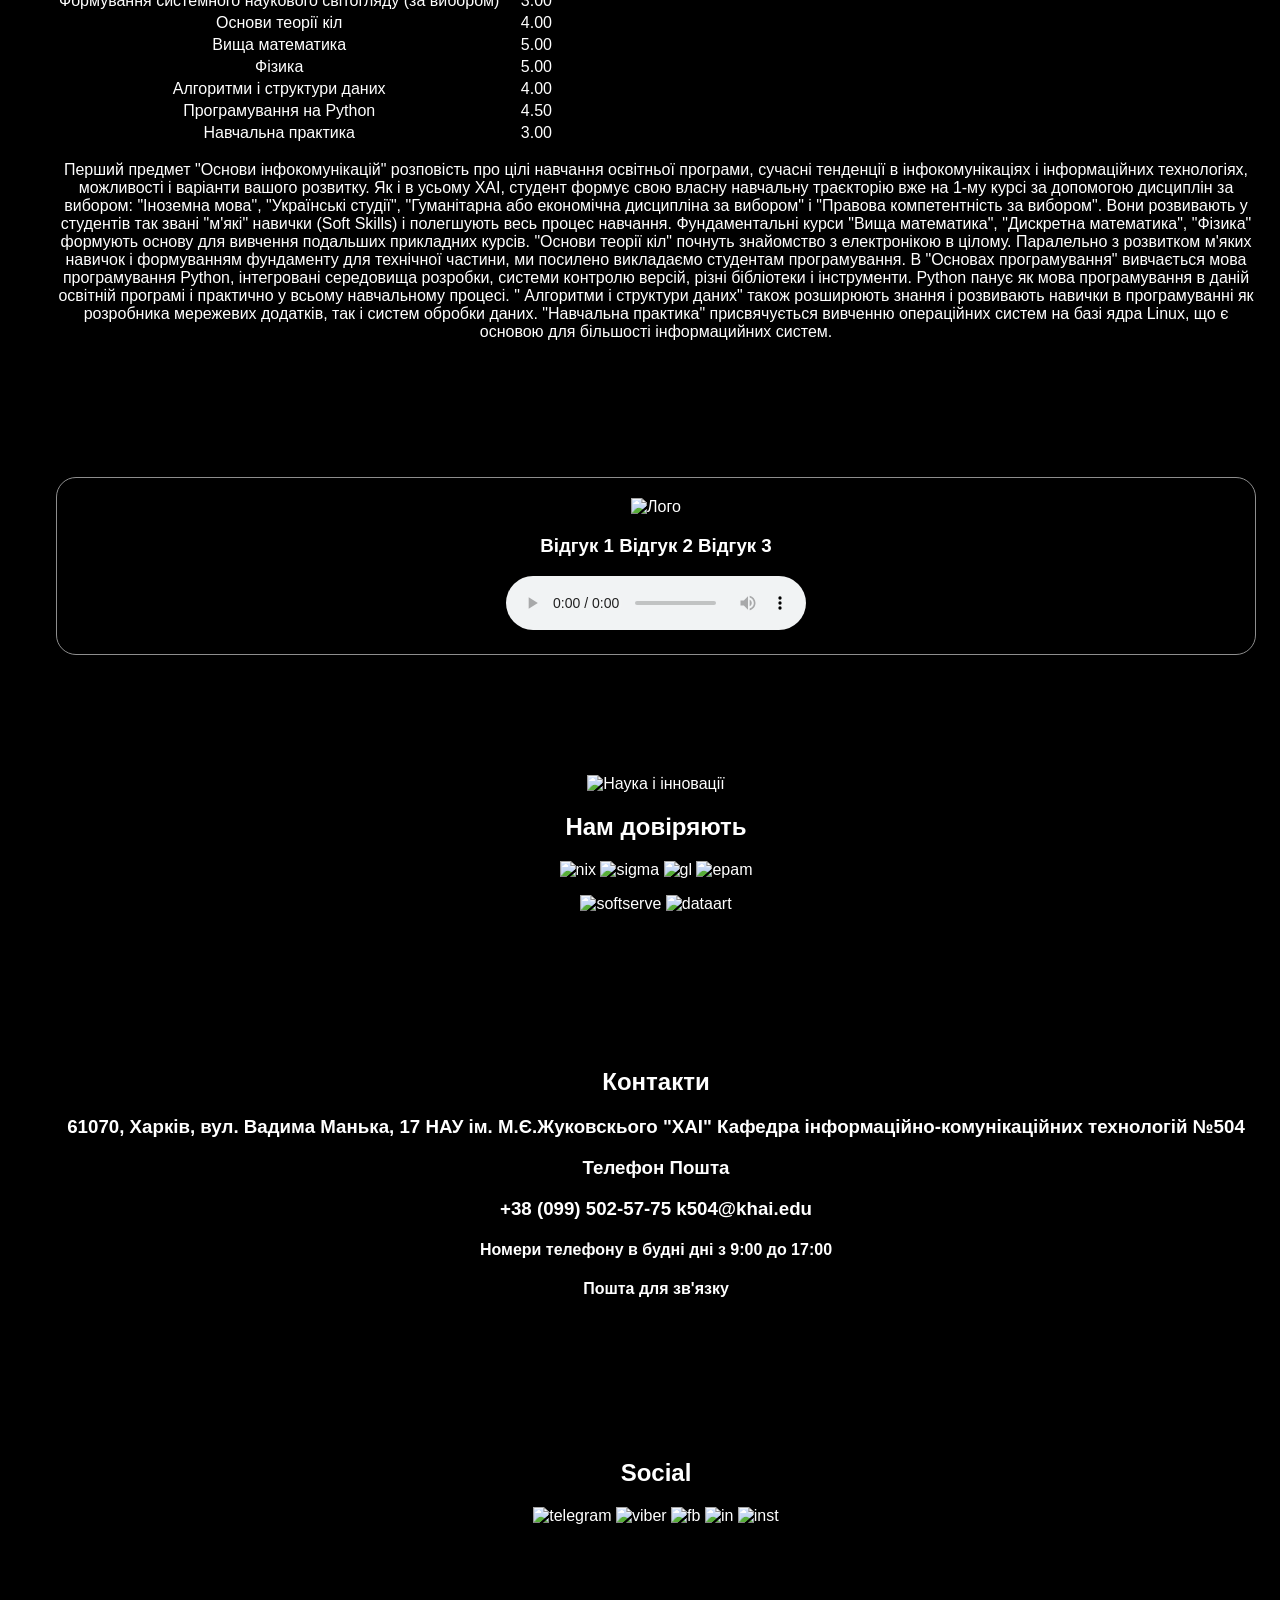
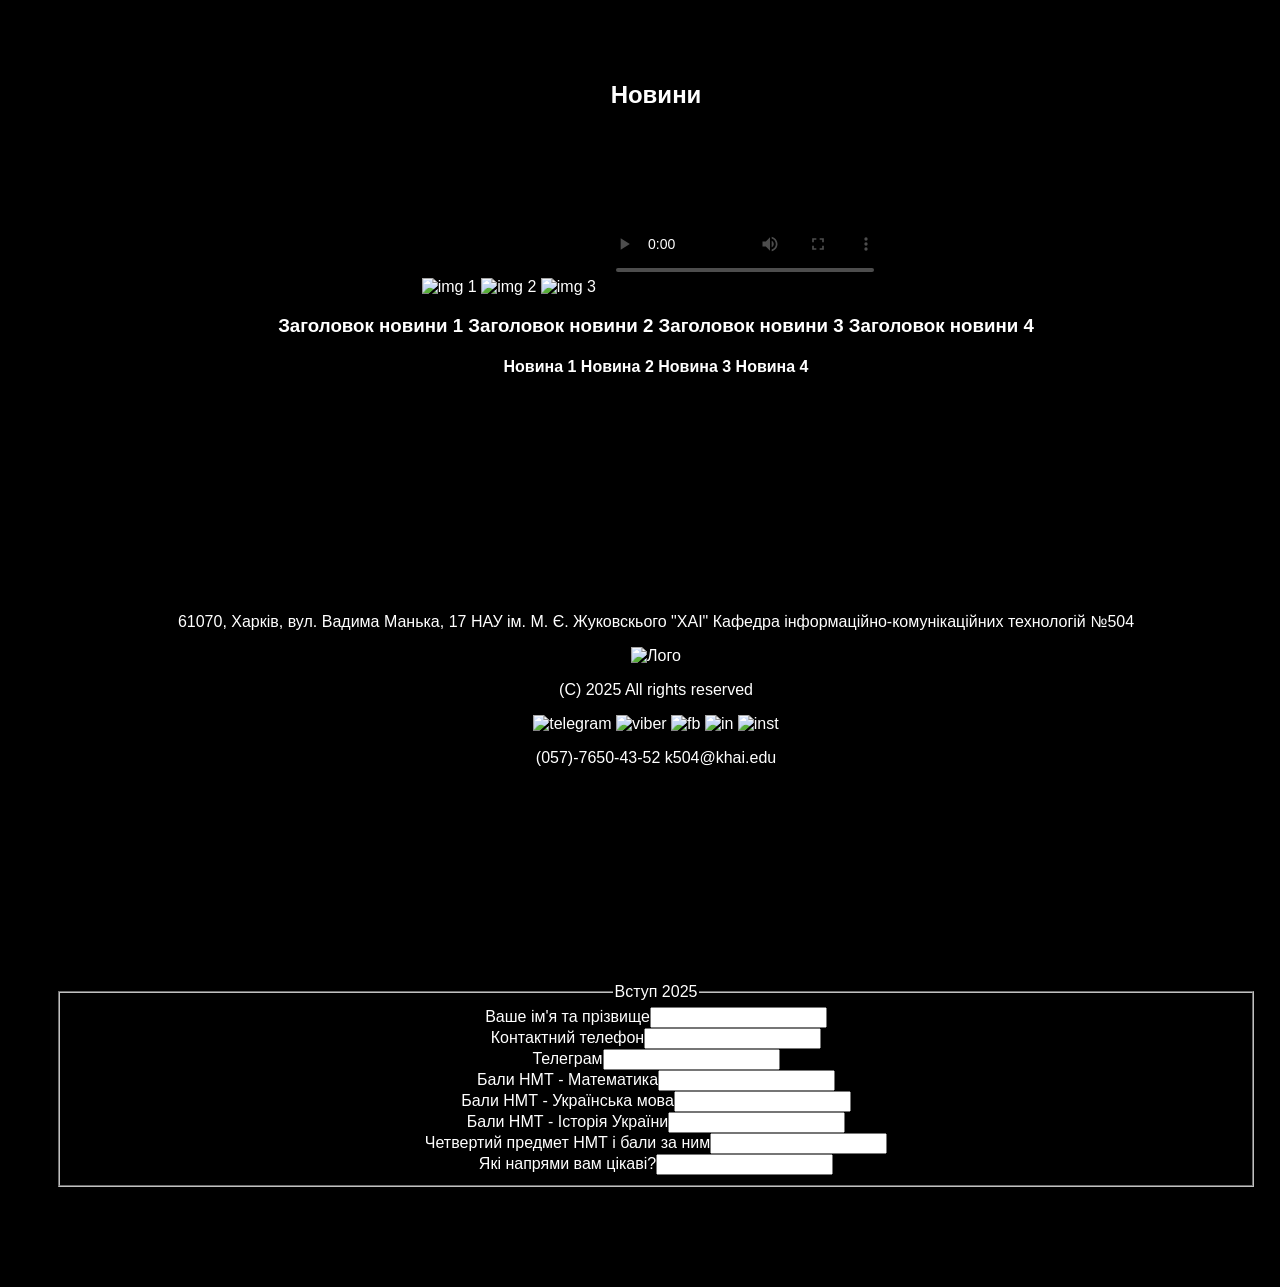
==== commit 58ea90ab: "feature/pr6" ====
--- a/index.html
+++ b/index.html
@@ -6,6 +6,7 @@
     <title>Homepage | Department of information and Communication Technologies</title>
     <link rel="stylesheet" href="css/style.css">
     <script src="js/main.js"></script>
+    <link rel="stylesheet" href="css/main.css">
 </head>
 <body>
 <header>
--- a/css/style.css
+++ b/css/style.css
@@ -0,0 +1,54 @@
+body {
+    font-family: arial, sans-serif;
+    background-color: #000000;
+    color: #FFF;
+    text-align: center;
+    width: 80em;
+    margin: auto;
+    padding: 20px 16px;
+}
+
+header {
+    margin-bottom: 20px;
+    padding-top: 20px;
+    padding-bottom: 20px;
+}
+
+section {
+    padding: 40px;
+    margin-bottom: 40px;
+    margin-top: 40px;
+}
+
+#card_126, #card_172 {
+    padding: 20px;
+    border: 1px solid #8E8E8E;
+    border-radius: 20px;
+}
+
+#if_in_numbers div {
+    padding: 10px;
+    display: inline-block;
+}
+
+#reviews {
+    padding: 20px;
+    border: 1px solid #8E8E8E;
+    border-radius: 20px;
+}
+
+section#news {
+    margin-top: 40px;
+    margin-bottom: 40px;
+}
+
+#news {
+    display: flex;
+    gap: 20px;
+    justify-content: center;
+}
+
+footer {
+    padding-top: 40px;
+    padding-bottom: 40px;
+}
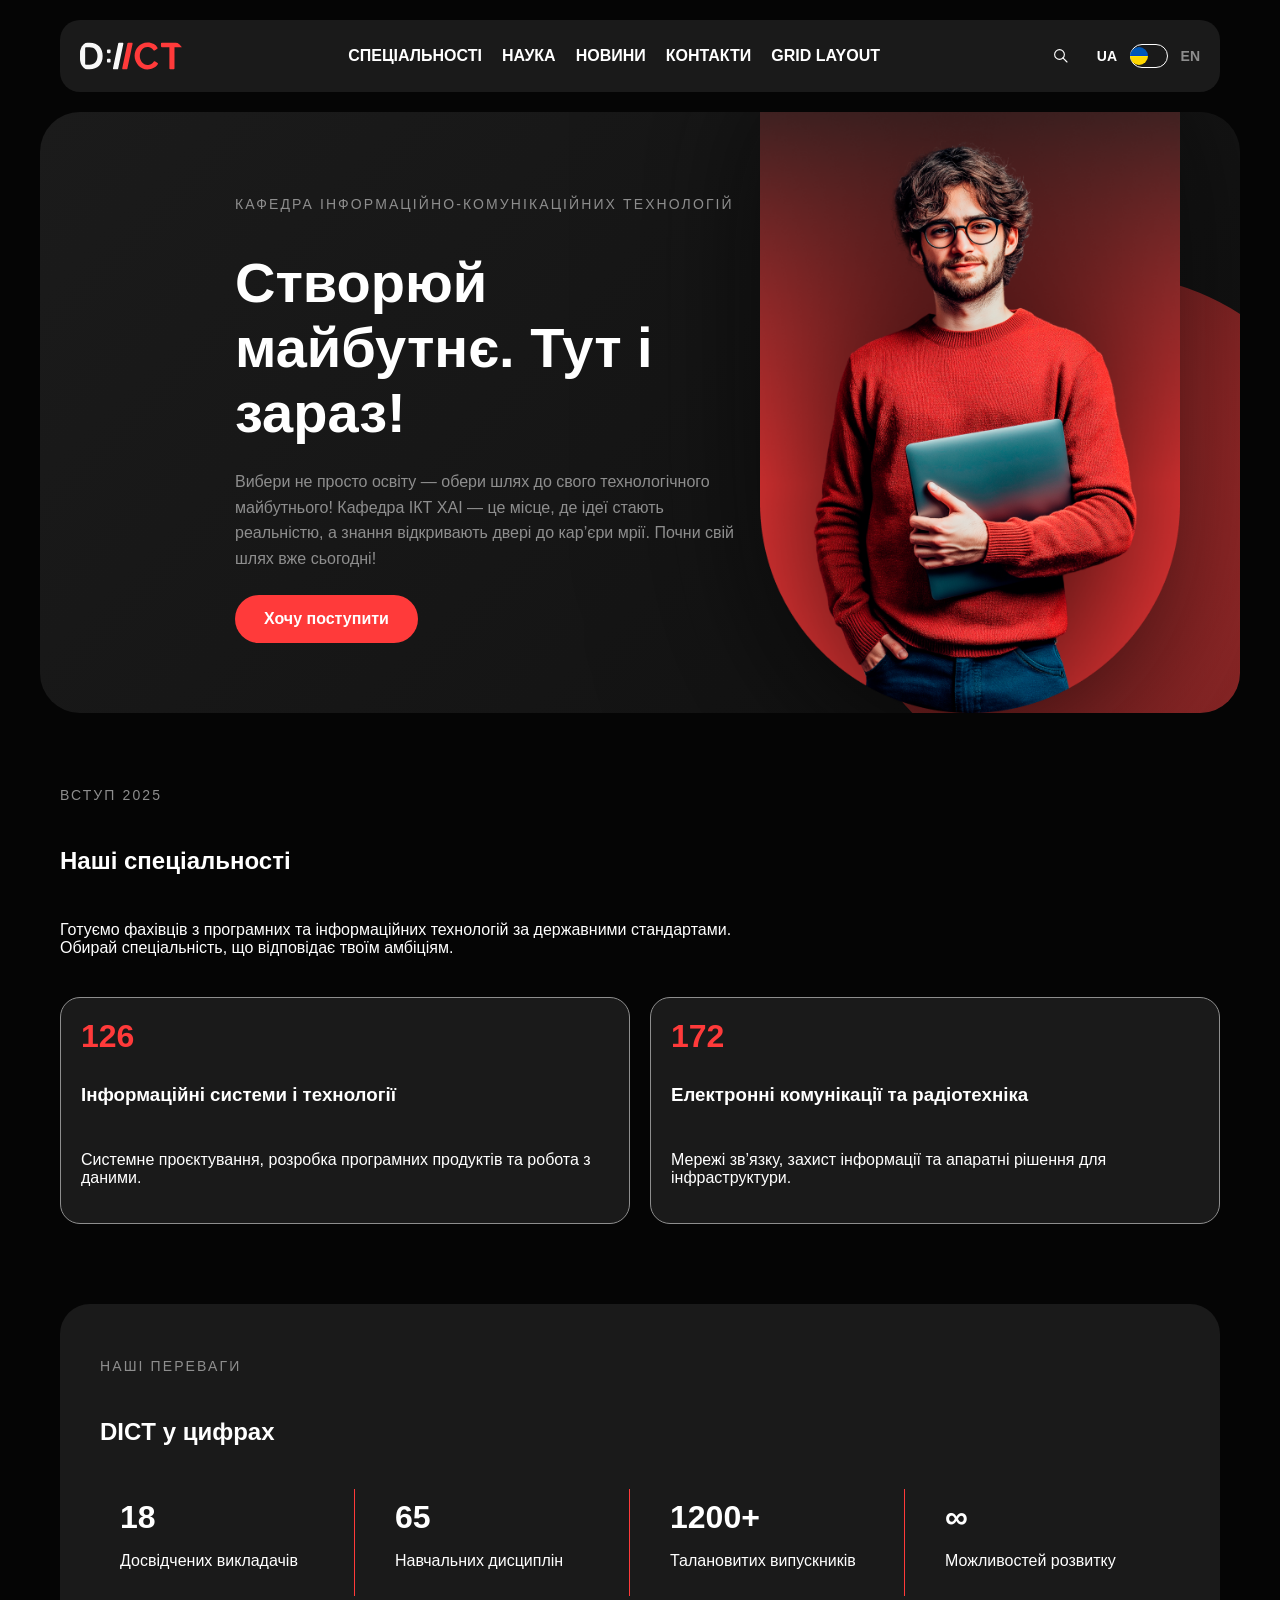
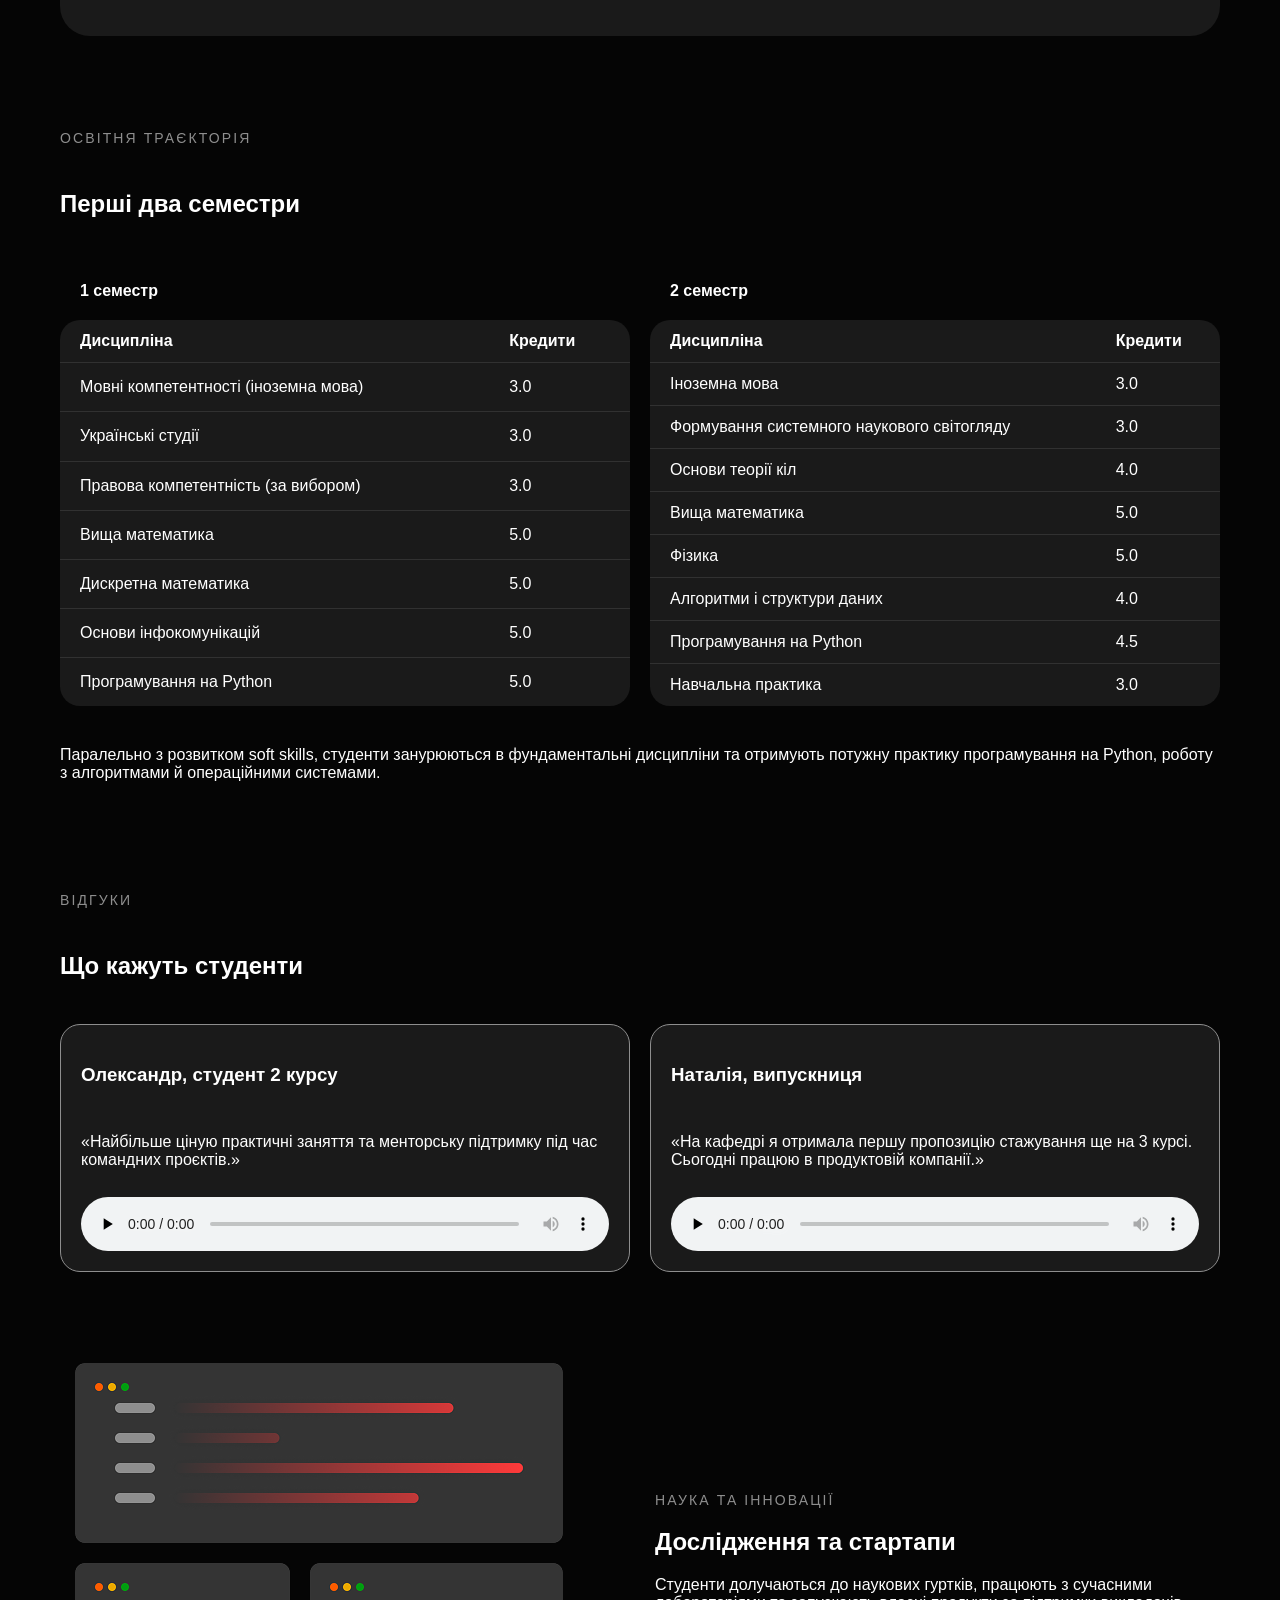
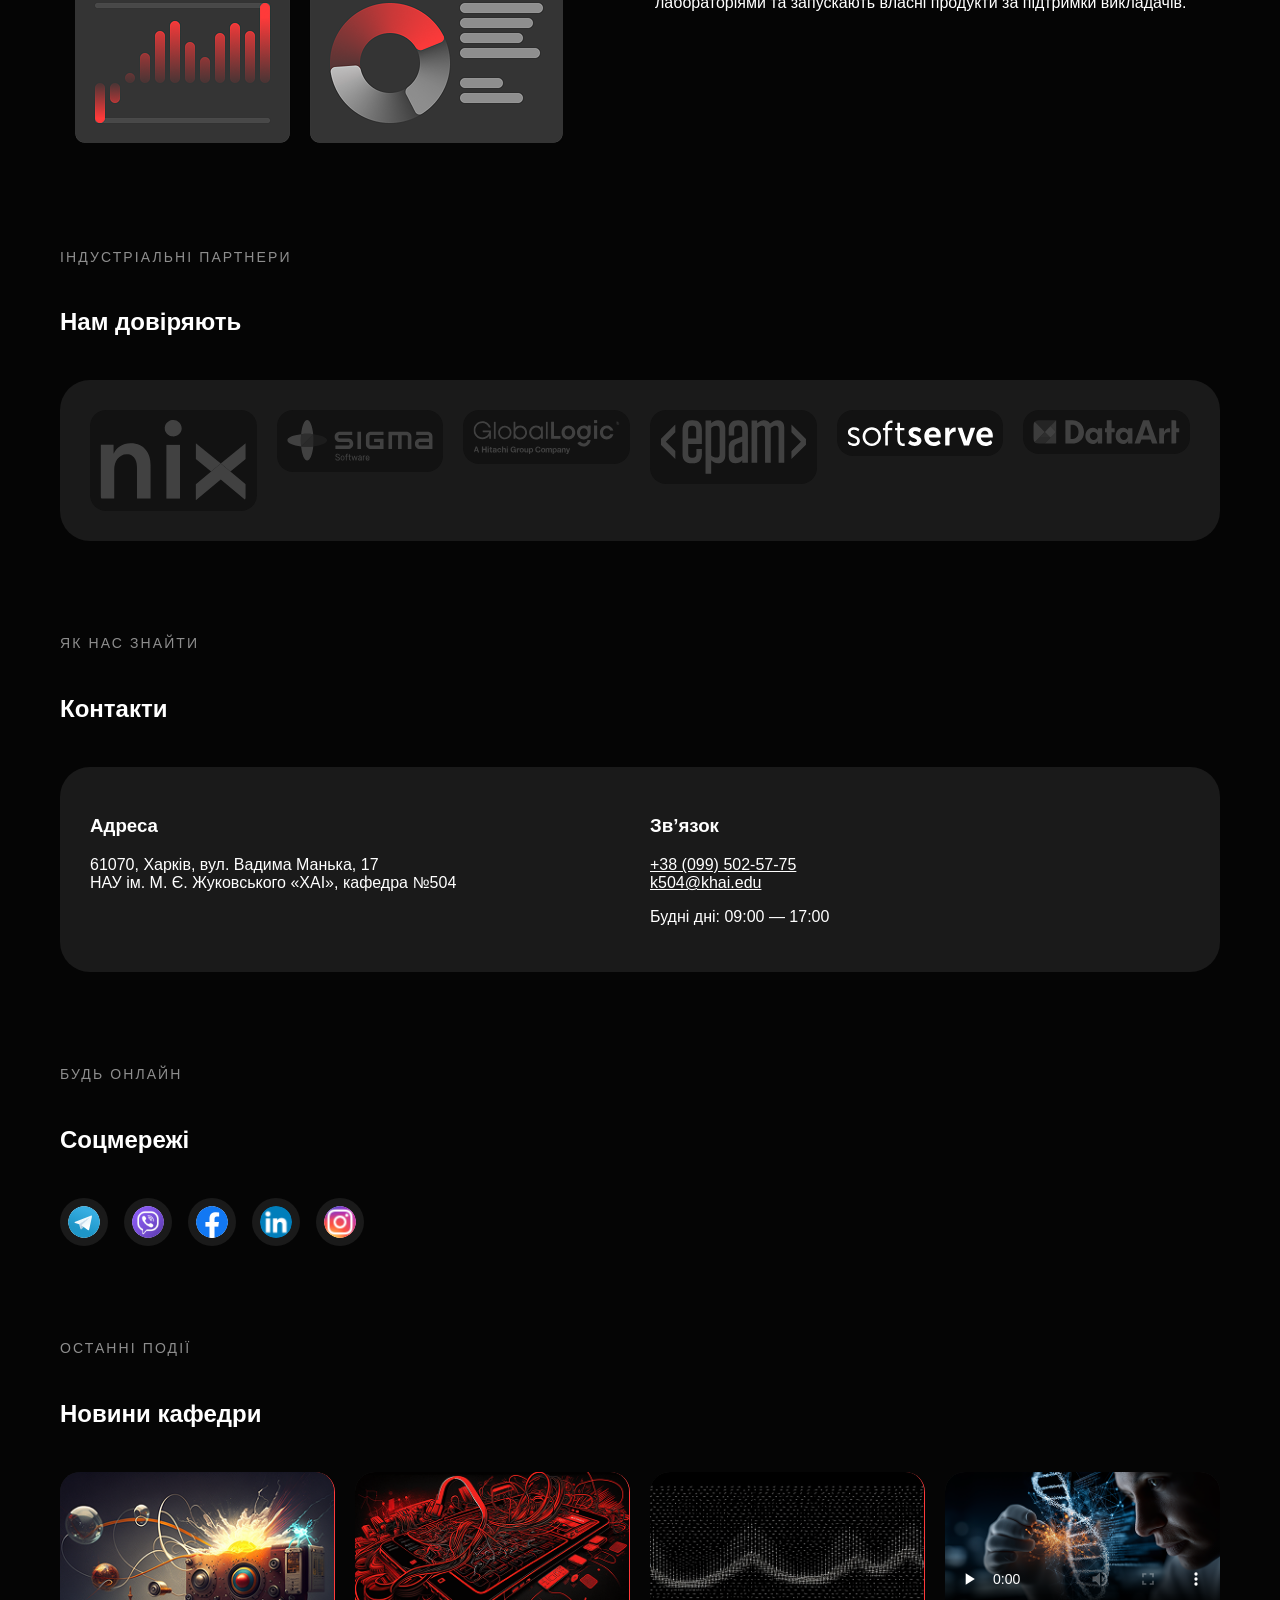
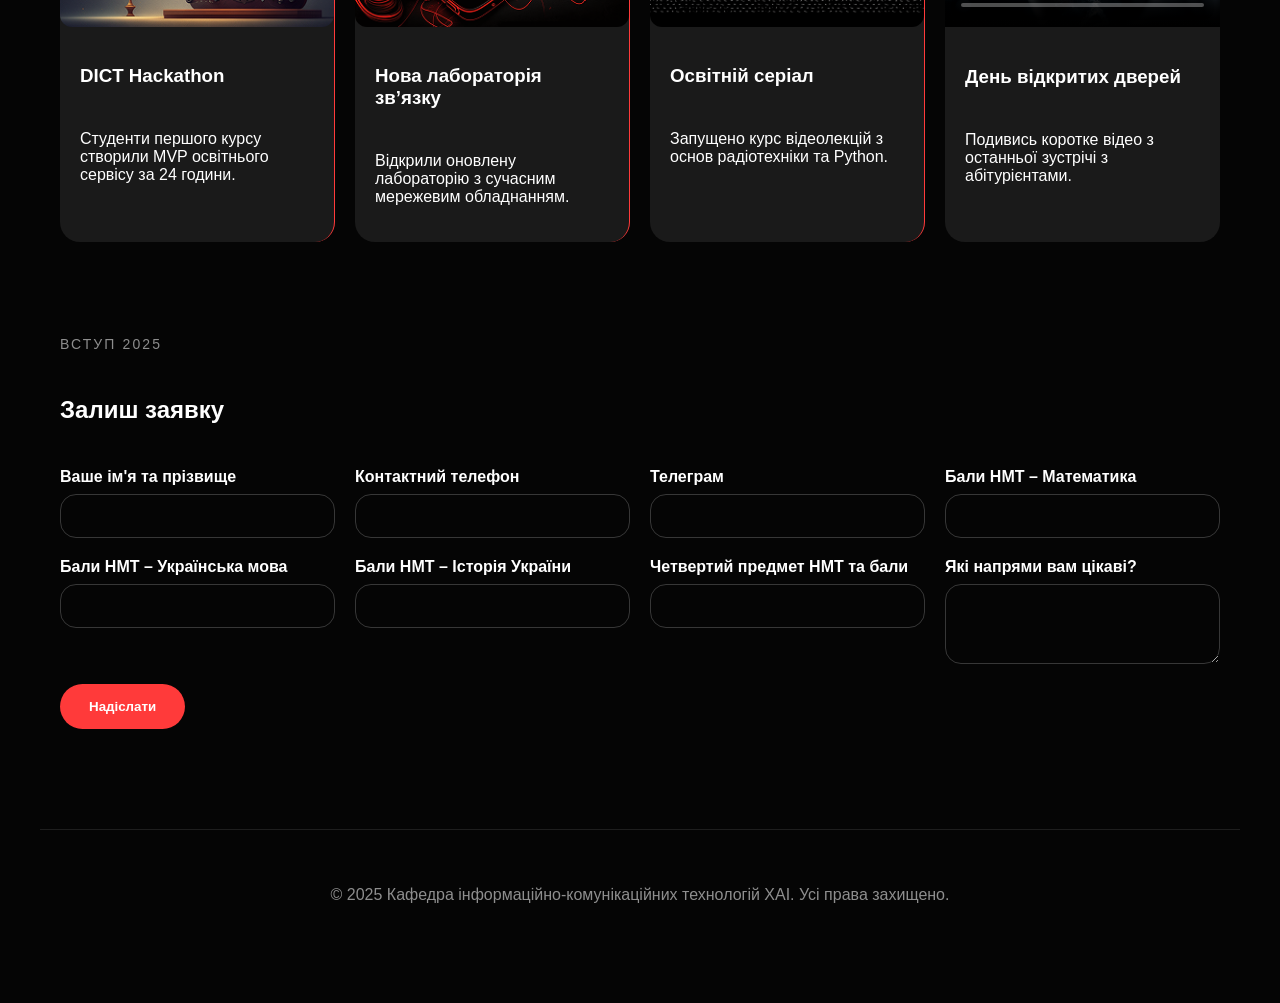
==== commit 4a7e3872: "pr8 updated" ====
--- a/index.html
+++ b/index.html
@@ -1,281 +1,272 @@
-<!DOCTYPE html>
-<html lang="uk">
-<head>
-    <meta charset="UTF-8">
-    <meta name ="viewport">
-    <title>Homepage | Department of information and Communication Technologies</title>
-    <link rel="stylesheet" href="css/style.css">
-    <script src="js/main.js"></script>
-    <link rel="stylesheet" href="css/main.css">
-</head>
-<body>
-<header>
-    <nav>
-        <ul>
-            <li style="text-align: center"> <a href="#specialities">Спеціальності</a></li>
-            <li style="text-align: center"> <a href="#science">Наука</a></li>
-            <li style="text-align: center"> <a href="#news">Новини</a></li>
-            <li style="text-align: center"> <a href="#contact">Контакти</a></li>
-        </ul>
-    </nav>
-    <img src="images/boy%202.png" alt="Створюй майбутнє" width="300">
-    <section>
-        <div id="greetings">
-            <h1>
-                Створюй майбутнє! Тут і зараз!
-            </h1>
-            <h3>
-                Вибери не просто освіту - обери шлях до свого технологічного майбутнього! Кафедра ІКТ ХАІ - це місце, де ідеї стають реальністю, а знання відкривають двері до кар’єри мії. Почни свій шлях вже сьогодні!
-            </h3>
-        </div>
-    </section>
-</header>
-<main>
-    <section>
-        <div id="spechialities">
-            <h2 id="specialities" style="text-align: center;">Наші спеціальності</h2>
-            <h4 style="text-align: center">
-                Ми спеціалізуємось на підготовці фахівців в області мережевих, програмних та інформаційних технологій за двома напрямками 172 - Електронні комунікації та радіотехніка і 126 - Інформаційні системи та технології
-            </h4>
-        </div>
-    </section>
-    <section>
-        <div id="card_126">
-            <h2>
-                126
-            </h2>
-            <h3>
-                "Інформаційні системи і технології"
-            </h3>
-        </div>
-        <div id="card_172">
-            <h2>
-                172
-            </h2>
-            <h3>
-                "Електронні комунікаці та радіотехніка"
-            </h3>
-        </div>
-        <div id="if_in_numbers">
-            <h2>
-                Якщо в числах
-            </h2>
-            <h3>
-                18 65 1200+ ∞
-            </h3>
-            <h3>
-                Досвідчених викладачів Навчальних дисциплін талановитих випускників Унікального досвіду
-            </h3>
-        </div>
-    </section>
-    <section>
-        <div id="classes field">
-            <table>
-                <tr>
-                    <th>1 семестр</th>
-                    <th>Кредити</th>
-                </tr>
-                <tr>
-                    <td>Мовні компетентності (іноземна мова)</td>
-                    <td>3.00</td>
-                </tr>
-                <tr>
-                    <td>Українські студії</td>
-                    <td>3.00</td>
-                </tr>
-                <tr>
-                    <td>Правова компетентність (на вибір)</td>
-                    <td>3.00</td>
-                </tr>
-                <tr>
-                    <td>Вища математика</td>
-                    <td>5.00</td>
-                </tr>
-                <tr>
-                    <td>Дискретна математика</td>
-                    <td>5.00</td>
-                </tr>
-                <tr>
-                    <td>Основи інфокомунікацій</td>
-                    <td>5.00</td>
-                </tr>
-                <tr>
-                    <td>Програмування на Python</td>
-                    <td>5.00</td>
-                </tr>
-                <tr>
-                    <th>2 семестр</th>
-                    <th>Кредити</th>
-                </tr>
-                <tr>
-                    <td>Iноземна мова</td>
-                    <td>3.00</td>
-                </tr>
-                <tr>
-                    <td>Формування системного наукового світогляду (за вибором)</td>
-                    <td>3.00</td>
-                </tr>
-                <tr>
-                    <td>Основи теорії кіл</td>
-                    <td>4.00</td>
-                </tr>
-                <tr>
-                    <td>Вища математика</td>
-                    <td>5.00</td>
-                </tr>
-                <tr>
-                    <td>Фізика</td>
-                    <td>5.00</td>
-                </tr>
-                <tr>
-                    <td>Алгоритми і структури даних</td>
-                    <td>4.00</td>
-                </tr>
-                <tr>
-                    <td>Програмування на Python</td>
-                    <td>4.50</td>
-                </tr>
-                <tr>
-                    <td>Навчальна практика</td>
-                    <td>3.00</td>
-                </tr>
-            </table>
-        </div>
-        <div id="information">
-            <p>
-                Перший предмет "Основи інфокомунікацій" розповість про цілі навчання освітньої програми, сучасні тенденції в інфокомунікаціях і інформаційних технологіях,
-                можливості і варіанти вашого розвитку. Як і в усьому ХАІ, студент формує свою власну навчальну траєкторію вже на 1-му курсі за допомогою дисциплін за вибором:
-                "Іноземна мова", "Українські студії", "Гуманітарна або економічна дисципліна за вибором" і "Правова компетентність за вибором".
-                Вони розвивають у студентів так звані "м'які" навички (Soft Skills) і полегшують весь процес навчання.
-                Фундаментальні курси "Вища математика", "Дискретна математика", "Фізика" формують основу для вивчення подальших прикладних курсів.
-                "Основи теорії кіл" почнуть знайомство з електронікою в цілому. Паралельно з розвитком м'яких навичок і формуванням фундаменту для технічної частини, ми посилено
-                викладаємо студентам програмування. В "Основах програмування" вивчається мова програмування Python, інтегровані середовища розробки,
-                системи контролю версій, різні бібліотеки і інструменти. Python панує як мова програмування в даній освітній програмі і практично у всьому навчальному процесі. "
-                Алгоритми і структури даних" також розширюють знання і розвивають навички в програмуванні як розробника мережевих додатків, так і систем обробки даних. "Навчальна
-                практика" присвячується вивченню операційних систем на базі ядра Linux, що є основою для більшості інформацийних систем.
-            </p>
-        </div>
-    </section>
-    <section>
-        <div id="reviews">
-            <img src="images/Logo.svg" alt="Лого">
-            <h3>
-                Відгук 1 Відгук 2 Відгук 3
-            </h3>
-            <audio controls>
-                <source src="images/file_example_MP3_700KB.mp3" type="audio/mpeg">
-            </audio>
-        </div>
-    </section>
-    <section>
-        <div id="science_and_innovations">
-            <img src="images/Science.png" alt="Наука і інновації">
-        </div>
-        <div id="companies">
-            <h2 style="text-align: center">
-                Нам довіряють
-            </h2>
-            <p align="center">
-                <img src="images/nix.svg" alt="nix">
-                <img src="images/sigma.svg" alt="sigma">
-                <img src="images/gl.svg" alt="gl">
-                <img src="images/epam.svg" alt="epam">
-            </p>
-            <p align="center">
-                <img src="images/softserve.svg" alt="softserve">
-                <img src="images/dataart.svg" alt="dataart">
-            </p>
-        </div>
-    </section>
-    <section>
-        <div id="contact_information">
-            <h2 style="text-align: center" id="contact">
-                Контакти
-            </h2>
-            <h3 style="text-align: center">
-                61070, Харків, вул. Вадима Манька, 17 НАУ ім. М.Є.Жуковскього "ХAI" Кафедра інформаційно-комунікаційних технологій №504
-            </h3>
-            <h3>
-                Телефон Пошта
-            </h3>
-            <h3>
-                +38 (099) 502-57-75 k504@khai.edu
-            </h3>
-            <h4>
-                Номери телефону в будні дні з 9:00 до 17:00
-            </h4>
-            <h4>
-                Пошта для зв'язку
-            </h4>
-            <p>
-                <a href="mailto:k504@khai.edu"></a>
-            </p>
-            <p>
-                <a href="tel:+380995025775"></a>
-        </div>
-    </section>
-    <section>
-        <div id="social">
-            <h2 style="text-align: center"> Social</h2>
-            <p align="center">
-                <img src="images/telegram.svg" alt="telegram">
-                <img src="images/viber.svg" alt="viber">
-                <img src="images/fb.svg" alt="fb">
-                <img src="images/in.svg" alt="in">
-                <img src="images/instagram.svg" alt="inst">
-            </p>
-        </div>
-    </section>
-    <section>
-        <div id="nevvs">
-            <h2 id="news">Новини</h2>
-            <p align="center">
-                <img src="images/image.png" alt="img 1">
-                <img src="images/image%20(1).png" alt="img 2">
-                <img src="images/image%20(2).png" alt="img 3">
-                <video width="290" height="163" control controls poster="images/image%204.png">
-                    <source src="images/file_example_MP4_480_1_5MG.mp4" type="video/mp4">
-                </video>
-            </p>
-            <h3 style="text-align: center">Заголовок новини 1 Заголовок новини 2 Заголовок новини 3 Заголовок новини 4</h3>
-            <h4 style="text-align: center">Новина 1 Новина 2 Новина 3 Новина 4</h4>
-        </div>
-    </section>
-</main>
-<footer>
-    <section>
-        <p>
-            61070, Харків, вул. Вадима Манька, 17 НАУ ім. М. Є. Жуковскього "ХАІ" Кафедра інформаційно-комунікаційних технологій №504
-        </p>
-        <img src="images/Logo.svg" alt="Лого">
-        <p>(C) 2025 All rights reserved</p>
-        <p align="center">
-            <img src="images/telegram.svg" alt="telegram">
-            <img src="images/viber.svg" alt="viber">
-            <img src="images/fb.svg" alt="fb">
-            <img src="images/in.svg" alt="in">
-            <img src="images/instagram.svg" alt="inst">
-        </p>
-        <p>
-            (057)-7650-43-52
-            k504@khai.edu
-        </p>
-    </section>
-</footer>
-<section>
-    <div id="Vstup field">
-        <fieldset>
-            <legend>Вступ 2025</legend>
-            <label>Ваше ім'я та прізвище<input type="text" required></label><br>
-            <label>Контактний телефон<input type="email" required></label><br>
-            <label>Телеграм<input type="email" required></label><br>
-            <label>Бали НМТ - Математика<input type="email" required></label><br>
-            <label>Бали НМТ - Українська мова<input type="email" required></label><br>
-            <label>Бали НМТ - Історія України<input type="email" required></label><br>
-            <label>Четвертий предмет НМТ і бали за ним<input type="email" required></label><br>
-            <label>Які напрями вам цікаві?<input type="email" required></label><br>
-        </fieldset>
-    </div>
-</section>
-</body>
-</html>
+<!DOCTYPE html>
+<html lang="uk">
+<head>
+    <meta charset="UTF-8">
+    <meta name="viewport" content="width=device-width, initial-scale=1.0">
+    <title>DICT | Кафедра інформаційно-комунікаційних технологій</title>
+    <link rel="stylesheet" href="css/main.css">
+</head>
+<body>
+<header class="site-header">
+    <div class="topbar">
+        <a class="logo" href="/" aria-label="Кафедра ІКТ ХАІ">
+            <img src="images/Logo.svg" alt="DICT" width="104" height="48">
+        </a>
+        <nav class="main-nav" aria-label="Головна навігація">
+            <ul class="main-menu" role="list">
+                <li class="menu-item"><a class="menu-link" href="#specialties">Спеціальності</a></li>
+                <li class="menu-item"><a class="menu-link" href="#science">Наука</a></li>
+                <li class="menu-item"><a class="menu-link" href="#news">Новини</a></li>
+                <li class="menu-item"><a class="menu-link" href="#contact">Контакти</a></li>
+                <li class="menu-item"><a class="menu-link" href="grid.html">Grid Layout</a></li>
+            </ul>
+        </nav>
+        <button class="search" type="button" aria-label="Пошук"></button>
+        <div class="lang" aria-label="Перемикач мови">
+            <ul class="lang-wrapper" role="list">
+                <li class="lang-item ua"><a class="lang-link is-active" href="#" lang="uk">UA</a></li>
+                <li class="lang-item en"><a class="lang-link" href="#" lang="en">EN</a></li>
+            </ul>
+        </div>
+    </div>
+</header>
+<section id="banner">
+    <div class="content-wrapper">
+        <p class="eyebrow">Кафедра інформаційно-комунікаційних технологій</p>
+        <h1>Створюй майбутнє. Тут і зараз!</h1>
+        <div class="description">
+            <p>Вибери не просто освіту — обери шлях до свого технологічного майбутнього! Кафедра ІКТ ХАІ — це місце, де ідеї стають реальністю, а знання відкривають двері до кар’єри мрії. Почни свій шлях вже сьогодні!</p>
+        </div>
+        <a class="button primary" href="#admission">Хочу поступити</a>
+    </div>
+    <div class="image-wrapper">
+        <img src="images/man.png" alt="Студент кафедри ІКТ" width="540" height="720" loading="lazy">
+    </div>
+</section>
+<main>
+    <section id="specialties">
+        <div class="section-heading">
+            <p class="eyebrow">Вступ 2025</p>
+            <h2>Наші спеціальності</h2>
+            <p>Готуємо фахівців з програмних та інформаційних технологій за державними стандартами. Обирай спеціальність, що відповідає твоїм амбіціям.</p>
+        </div>
+        <div class="cards-wrapper">
+            <article class="card">
+                <p class="code">126</p>
+                <h3>Інформаційні системи і технології</h3>
+                <p>Системне проєктування, розробка програмних продуктів та робота з даними.</p>
+            </article>
+            <article class="card">
+                <p class="code">172</p>
+                <h3>Електронні комунікації та радіотехніка</h3>
+                <p>Мережі зв’язку, захист інформації та апаратні рішення для інфраструктури.</p>
+            </article>
+        </div>
+    </section>
+    <section id="in-numbers">
+        <div class="section-heading">
+            <p class="eyebrow">Наші переваги</p>
+            <h2>DICT у цифрах</h2>
+        </div>
+        <div class="cards-wrapper">
+            <article class="card">
+                <p class="value">18</p>
+                <p>Досвідчених викладачів</p>
+            </article>
+            <article class="card">
+                <p class="value">65</p>
+                <p>Навчальних дисциплін</p>
+            </article>
+            <article class="card">
+                <p class="value">1200+</p>
+                <p>Талановитих випускників</p>
+            </article>
+            <article class="card">
+                <p class="value">∞</p>
+                <p>Можливостей розвитку</p>
+            </article>
+        </div>
+    </section>
+    <section id="study-plan">
+        <div class="section-heading">
+            <p class="eyebrow">Освітня траєкторія</p>
+            <h2>Перші два семестри</h2>
+        </div>
+        <div class="plan-wrapper">
+            <table>
+                <caption>1 семестр</caption>
+                <thead>
+                    <tr><th>Дисципліна</th><th>Кредити</th></tr>
+                </thead>
+                <tbody>
+                    <tr><td>Мовні компетентності (іноземна мова)</td><td>3.0</td></tr>
+                    <tr><td>Українські студії</td><td>3.0</td></tr>
+                    <tr><td>Правова компетентність (за вибором)</td><td>3.0</td></tr>
+                    <tr><td>Вища математика</td><td>5.0</td></tr>
+                    <tr><td>Дискретна математика</td><td>5.0</td></tr>
+                    <tr><td>Основи інфокомунікацій</td><td>5.0</td></tr>
+                    <tr><td>Програмування на Python</td><td>5.0</td></tr>
+                </tbody>
+            </table>
+            <table>
+                <caption>2 семестр</caption>
+                <thead>
+                    <tr><th>Дисципліна</th><th>Кредити</th></tr>
+                </thead>
+                <tbody>
+                    <tr><td>Іноземна мова</td><td>3.0</td></tr>
+                    <tr><td>Формування системного наукового світогляду</td><td>3.0</td></tr>
+                    <tr><td>Основи теорії кіл</td><td>4.0</td></tr>
+                    <tr><td>Вища математика</td><td>5.0</td></tr>
+                    <tr><td>Фізика</td><td>5.0</td></tr>
+                    <tr><td>Алгоритми і структури даних</td><td>4.0</td></tr>
+                    <tr><td>Програмування на Python</td><td>4.5</td></tr>
+                    <tr><td>Навчальна практика</td><td>3.0</td></tr>
+                </tbody>
+            </table>
+        </div>
+        <div class="description">
+            <p>Паралельно з розвитком soft skills, студенти занурюються в фундаментальні дисципліни та отримують потужну практику програмування на Python, роботу з алгоритмами й операційними системами.</p>
+        </div>
+    </section>
+    <section id="feedbacks">
+        <div class="section-heading">
+            <p class="eyebrow">Відгуки</p>
+            <h2>Що кажуть студенти</h2>
+        </div>
+        <div class="cards-wrapper">
+            <article class="card">
+                <h3>Олександр, студент 2 курсу</h3>
+                <p>«Найбільше ціную практичні заняття та менторську підтримку під час командних проєктів.»</p>
+                <audio controls preload="none">
+                    <source src="images/file_example_MP3_700KB.mp3" type="audio/mpeg">
+                    Ваш браузер не підтримує аудіо.
+                </audio>
+            </article>
+            <article class="card">
+                <h3>Наталія, випускниця</h3>
+                <p>«На кафедрі я отримала першу пропозицію стажування ще на 3 курсі. Сьогодні працюю в продуктовій компанії.»</p>
+                <audio controls preload="none">
+                    <source src="images/file_example_MP3_700KB.mp3" type="audio/mpeg">
+                    Ваш браузер не підтримує аудіо.
+                </audio>
+            </article>
+        </div>
+    </section>
+    <section id="science">
+        <div class="science-wrapper">
+            <img src="images/Science.png" alt="Наукові лабораторії кафедри" loading="lazy">
+            <div class="text">
+                <p class="eyebrow">Наука та інновації</p>
+                <h2>Дослідження та стартапи</h2>
+                <p>Студенти долучаються до наукових гуртків, працюють з сучасними лабораторіями та запускають власні продукти за підтримки викладачів.</p>
+            </div>
+        </div>
+    </section>
+    <section id="partners">
+        <div class="section-heading">
+            <p class="eyebrow">Індустріальні партнери</p>
+            <h2>Нам довіряють</h2>
+        </div>
+        <div class="logo-grid">
+            <img src="images/nix.svg" alt="NIX">
+            <img src="images/sigma.svg" alt="Sigma">
+            <img src="images/gl.svg" alt="GlobalLogic">
+            <img src="images/epam.svg" alt="EPAM">
+            <img src="images/softserve.svg" alt="SoftServe">
+            <img src="images/dataart.svg" alt="DataArt">
+        </div>
+    </section>
+    <section id="contact">
+        <div class="section-heading">
+            <p class="eyebrow">Як нас знайти</p>
+            <h2>Контакти</h2>
+        </div>
+        <div class="contact-grid">
+            <div>
+                <h3>Адреса</h3>
+                <p>61070, Харків, вул. Вадима Манька, 17<br>НАУ ім. М. Є. Жуковського «ХАІ», кафедра №504</p>
+            </div>
+            <div>
+                <h3>Зв’язок</h3>
+                <p><a href="tel:+380995025775">+38 (099) 502-57-75</a><br>
+                <a href="mailto:k504@khai.edu">k504@khai.edu</a></p>
+                <p>Будні дні: 09:00 — 17:00</p>
+            </div>
+        </div>
+    </section>
+    <section id="social">
+        <div class="section-heading">
+            <p class="eyebrow">Будь онлайн</p>
+            <h2>Соцмережі</h2>
+        </div>
+        <div class="icon-row">
+            <img src="images/telegram.svg" alt="Telegram">
+            <img src="images/viber.svg" alt="Viber">
+            <img src="images/fb.svg" alt="Facebook">
+            <img src="images/in.svg" alt="LinkedIn">
+            <img src="images/instagram.svg" alt="Instagram">
+        </div>
+    </section>
+    <section id="news">
+        <div class="section-heading">
+            <p class="eyebrow">Останні події</p>
+            <h2>Новини кафедри</h2>
+        </div>
+        <div class="news-cards">
+            <article class="news-card">
+                <img src="images/image.png" alt="Хакатон DICT" loading="lazy">
+                <div class="content-wrapper">
+                    <h3>DICT Hackathon</h3>
+                    <p>Студенти першого курсу створили MVP освітнього сервісу за 24 години.</p>
+                </div>
+            </article>
+            <article class="news-card">
+                <img src="images/image (1).png" alt="Лабораторія" loading="lazy">
+                <div class="content-wrapper">
+                    <h3>Нова лабораторія зв’язку</h3>
+                    <p>Відкрили оновлену лабораторію з сучасним мережевим обладнанням.</p>
+                </div>
+            </article>
+            <article class="news-card">
+                <img src="images/image (2).png" alt="Студенти" loading="lazy">
+                <div class="content-wrapper">
+                    <h3>Освітній серіал</h3>
+                    <p>Запущено курс відеолекцій з основ радіотехніки та Python.</p>
+                </div>
+            </article>
+            <article class="news-card">
+                <video controls preload="none" poster="images/image 4.png">
+                    <source src="images/file_example_MP4_480_1_5MG.mp4" type="video/mp4">
+                    Ваш браузер не підтримує відео.
+                </video>
+                <div class="content-wrapper">
+                    <h3>День відкритих дверей</h3>
+                    <p>Подивись коротке відео з останньої зустрічі з абітурієнтами.</p>
+                </div>
+            </article>
+        </div>
+    </section>
+    <section id="admission">
+        <div class="section-heading">
+            <p class="eyebrow">Вступ 2025</p>
+            <h2>Залиш заявку</h2>
+        </div>
+        <form class="admission-form">
+            <label>Ваше ім'я та прізвище<input type="text" name="fullName" required></label>
+            <label>Контактний телефон<input type="tel" name="phone" required></label>
+            <label>Телеграм<input type="text" name="telegram" required></label>
+            <label>Бали НМТ – Математика<input type="number" name="math" min="100" max="200" required></label>
+            <label>Бали НМТ – Українська мова<input type="number" name="ukrainian" min="100" max="200" required></label>
+            <label>Бали НМТ – Історія України<input type="number" name="history" min="100" max="200" required></label>
+            <label>Четвертий предмет НМТ та бали<input type="text" name="fourthSubject" required></label>
+            <label>Які напрями вам цікаві?<textarea name="interests" rows="3" required></textarea></label>
+            <button class="button primary" type="submit">Надіслати</button>
+        </form>
+    </section>
+</main>
+<footer class="site-footer">
+    <p>© 2025 Кафедра інформаційно-комунікаційних технологій ХАІ. Усі права захищено.</p>
+</footer>
+</body>
+</html>
--- a/css/main.css
+++ b/css/main.css
@@ -0,0 +1,529 @@
+*,
+*::before,
+*::after {
+  box-sizing: border-box;
+}
+
+body {
+  font-family: "Open Sans", sans-serif;
+  color: #ffffff;
+  background: #050505;
+  margin: 0;
+  min-height: 100vh;
+}
+
+a {
+  color: inherit;
+  text-decoration: none;
+}
+
+img,
+video {
+  display: block;
+  max-width: 100%;
+  height: auto;
+  border-radius: 12px;
+}
+
+.site-header,
+#banner,
+main,
+.site-footer {
+  width: 100%;
+  max-width: 1200px;
+  margin: 0 auto;
+  padding: 0 20px;
+}
+
+main {
+  display: flex;
+  flex-direction: column;
+  gap: 80px;
+  padding-block: 60px 100px;
+}
+
+section {
+  display: flex;
+  flex-direction: column;
+  gap: 24px;
+}
+
+.section-heading {
+  display: flex;
+  flex-direction: column;
+  gap: 10px;
+  max-width: 720px;
+}
+
+.eyebrow {
+  font-size: 0.875rem;
+  letter-spacing: 0.15em;
+  text-transform: uppercase;
+  color: #8e8e8e;
+}
+
+.button {
+  display: inline-flex;
+  align-items: center;
+  justify-content: center;
+  gap: 8px;
+  padding: 14px 28px;
+  border-radius: 50px;
+  border: 1px solid transparent;
+  font-weight: 600;
+  cursor: pointer;
+  transition: transform 0.2s ease, background 0.2s ease;
+}
+.button.primary {
+  background: #FF3A3A;
+  color: #ffffff;
+}
+.button:hover {
+  transform: translateY(-2px);
+}
+
+.cards-wrapper {
+  display: grid;
+  grid-template-columns: repeat(auto-fit, minmax(240px, 1fr));
+  gap: 20px;
+}
+
+.plan-wrapper {
+  display: grid;
+  grid-template-columns: repeat(auto-fit, minmax(280px, 1fr));
+  gap: 20px;
+}
+.plan-wrapper table {
+  width: 100%;
+  border-collapse: collapse;
+  background: #1a1a1a;
+  border-radius: 20px;
+  overflow: hidden;
+}
+.plan-wrapper table caption {
+  font-weight: 700;
+  padding: 20px;
+  text-align: left;
+}
+.plan-wrapper table th,
+.plan-wrapper table td {
+  padding: 12px 20px;
+  border-bottom: 1px solid rgba(255, 255, 255, 0.1);
+  text-align: left;
+}
+.plan-wrapper table tr:last-child td {
+  border-bottom: none;
+}
+
+.admission-form {
+  display: grid;
+  grid-template-columns: repeat(auto-fit, minmax(240px, 1fr));
+  gap: 20px;
+}
+.admission-form label {
+  display: flex;
+  flex-direction: column;
+  gap: 8px;
+  font-weight: 600;
+}
+.admission-form input,
+.admission-form textarea {
+  border-radius: 16px;
+  border: 1px solid rgba(255, 255, 255, 0.2);
+  background: transparent;
+  color: #ffffff;
+  padding: 12px 16px;
+  font-size: 1rem;
+}
+.admission-form textarea {
+  resize: vertical;
+}
+.admission-form .button {
+  grid-column: 1/-1;
+  justify-self: start;
+}
+
+.icon-row {
+  display: flex;
+  align-items: center;
+  gap: 16px;
+}
+.icon-row img {
+  width: 48px;
+  height: 48px;
+  padding: 8px;
+  background: #1a1a1a;
+  border-radius: 50%;
+}
+
+.science-wrapper {
+  display: grid;
+  grid-template-columns: repeat(auto-fit, minmax(280px, 1fr));
+  gap: 30px;
+  align-items: center;
+}
+.science-wrapper img {
+  border-radius: 40px;
+}
+
+.logo-grid {
+  display: grid;
+  grid-template-columns: repeat(auto-fit, minmax(140px, 1fr));
+  gap: 20px;
+  padding: 30px;
+  background: #1a1a1a;
+  border-radius: 30px;
+}
+.logo-grid img {
+  width: 100%;
+  height: auto;
+  padding: 10px;
+  background: rgba(5, 5, 5, 0.4);
+  border-radius: 16px;
+}
+
+.contact-grid {
+  display: grid;
+  grid-template-columns: repeat(auto-fit, minmax(240px, 1fr));
+  gap: 20px;
+  padding: 30px;
+  background: #1a1a1a;
+  border-radius: 30px;
+}
+.contact-grid a {
+  color: #ffffff;
+  text-decoration: underline;
+}
+
+.site-header {
+  padding-block: 20px;
+}
+
+.topbar {
+  display: flex;
+  flex-direction: row;
+  flex-wrap: nowrap;
+  gap: 20px;
+  align-items: center;
+  background: #1a1a1a;
+  border-radius: 20px;
+  padding: 20px;
+}
+
+.logo {
+  width: 104px;
+  display: block;
+}
+
+.main-nav {
+  width: calc(100% - 292px);
+}
+.main-nav .main-menu {
+  margin: 0;
+  padding: 0;
+  list-style: none;
+  display: flex;
+  flex-direction: row;
+  flex-wrap: wrap;
+  gap: 20px;
+  justify-content: center;
+  font-weight: bold;
+}
+.main-nav .main-menu .menu-link {
+  text-decoration: none;
+  color: #ffffff;
+  text-transform: uppercase;
+  font-weight: bold;
+}
+
+.search {
+  width: 32px;
+  height: 32px;
+  margin-left: auto;
+  padding: 0;
+  border: none;
+  background: transparent url("../images/search.svg") center/18px 18px no-repeat;
+  cursor: pointer;
+}
+.search:focus-visible {
+  outline: 2px solid #FF3A3A;
+  outline-offset: 2px;
+}
+
+.lang {
+  width: 104px;
+  align-self: center;
+}
+.lang .lang-wrapper {
+  list-style: none;
+  margin: 0;
+  padding: 0;
+  display: flex;
+  align-items: center;
+  justify-content: space-between;
+  gap: 10px;
+}
+.lang .lang-wrapper::before {
+  content: "";
+  display: block;
+  width: 38px;
+  height: 24px;
+  border-radius: 100px;
+  border: 1px solid #ffffff;
+  order: 2;
+}
+.lang .lang-wrapper li {
+  font-size: 14px;
+  font-weight: bold;
+  line-height: 24px;
+  color: #8e8e8e;
+  position: relative;
+}
+.lang .lang-wrapper li .lang-link {
+  text-decoration: none;
+  color: #8e8e8e;
+  display: inline-block;
+  font-size: 14px;
+  font-weight: bold;
+  line-height: 24px;
+}
+.lang .lang-wrapper li .lang-link.is-active {
+  color: #ffffff;
+}
+.lang .lang-wrapper li.ua {
+  order: 1;
+}
+.lang .lang-wrapper li.ua .lang-link::after {
+  content: "";
+  display: none;
+  width: 18px;
+  height: 18px;
+  border-radius: 50%;
+  background: url("../images/uk.png");
+  background-size: 18px 18px;
+  position: absolute;
+  top: 3px;
+  right: -31px;
+}
+.lang .lang-wrapper li.ua .lang-link.is-active::after {
+  display: block;
+}
+.lang .lang-wrapper li.en {
+  order: 3;
+}
+.lang .lang-wrapper li.en .lang-link::before {
+  content: "";
+  display: none;
+  width: 18px;
+  height: 18px;
+  border-radius: 50%;
+  background: url("../images/en.png") no-repeat;
+  background-size: 18px 18px;
+  position: absolute;
+  top: 3px;
+  left: -31px;
+}
+.lang .lang-wrapper li.en .lang-link.is-active::before {
+  display: block;
+}
+
+@media (max-width: 48em) {
+  .topbar {
+    flex-wrap: wrap;
+  }
+  .main-nav {
+    width: 100%;
+    order: 3;
+  }
+  .search,
+  .lang {
+    order: 4;
+  }
+  .lang {
+    margin-left: auto;
+  }
+}
+.site-footer {
+  border-top: 1px solid rgba(255, 255, 255, 0.1);
+  padding-block: 40px 80px;
+  text-align: center;
+  color: #8e8e8e;
+}
+
+#banner {
+  position: relative;
+  min-height: 520px;
+  display: flex;
+  align-items: center;
+  padding: 70px 360px 70px 70px;
+  background: linear-gradient(135deg, #1b1b1b 0%, #111 100%);
+  border-radius: 40px;
+  overflow: hidden;
+}
+#banner::after {
+  content: "";
+  position: absolute;
+  width: 520px;
+  height: 520px;
+  right: -120px;
+  bottom: -80px;
+  border-radius: 50%;
+  background: radial-gradient(circle at 30% 40%, rgba(255, 58, 58, 0.85), rgba(255, 58, 58, 0.35));
+  z-index: 0;
+}
+#banner .content-wrapper {
+  max-width: 520px;
+  display: flex;
+  flex-direction: column;
+  gap: 24px;
+  position: relative;
+  z-index: 2;
+}
+#banner .content-wrapper h1 {
+  margin: 0;
+  font-size: clamp(2rem, 5vw, 3.5rem);
+}
+#banner .content-wrapper .description p {
+  margin: 0;
+  color: #8e8e8e;
+  line-height: 1.6;
+}
+#banner .button {
+  align-self: flex-start;
+}
+#banner .image-wrapper {
+  position: absolute;
+  right: 60px;
+  bottom: 0;
+  height: 105%;
+  display: flex;
+  align-items: flex-end;
+  z-index: 1;
+}
+#banner .image-wrapper img {
+  width: 420px;
+  height: auto;
+  filter: drop-shadow(0 40px 80px rgba(5, 5, 5, 0.8));
+}
+
+@media (max-width: 68.75em) {
+  #banner {
+    padding-right: 280px;
+  }
+  #banner .image-wrapper {
+    right: 20px;
+  }
+}
+@media (max-width: 48em) {
+  #banner {
+    flex-direction: column;
+    text-align: center;
+    padding: 40px 20px 60px;
+  }
+  #banner::after {
+    width: 420px;
+    height: 420px;
+    right: 50%;
+    transform: translateX(50%);
+    bottom: -120px;
+  }
+  #banner .content-wrapper {
+    align-items: center;
+  }
+  #banner .content-wrapper .button {
+    align-self: center;
+  }
+  #banner .image-wrapper {
+    position: relative;
+    height: auto;
+    justify-content: center;
+    margin-top: 20px;
+  }
+  #banner .image-wrapper img {
+    width: min(320px, 80vw);
+  }
+}
+#feedbacks .cards-wrapper {
+  grid-template-columns: repeat(auto-fit, minmax(260px, 1fr));
+}
+#feedbacks .cards-wrapper .card {
+  padding: 20px;
+  border-radius: 20px;
+  border: 1px solid #8e8e8e;
+  background: #1a1a1a;
+  display: flex;
+  flex-direction: column;
+  gap: 12px;
+}
+#feedbacks .cards-wrapper .card audio {
+  width: 100%;
+}
+
+#in-numbers {
+  background: #1a1a1a;
+  border-radius: 30px;
+  padding: 40px;
+}
+#in-numbers .cards-wrapper {
+  display: grid;
+  grid-template-columns: repeat(auto-fit, minmax(140px, 1fr));
+  gap: 20px;
+}
+#in-numbers .cards-wrapper .card {
+  padding: 10px 20px;
+  border-right: 1px solid #FF3A3A;
+}
+#in-numbers .cards-wrapper .card:last-child {
+  border-right: none;
+}
+#in-numbers .cards-wrapper .card .value {
+  font-size: 2rem;
+  font-weight: 700;
+  margin: 0;
+}
+
+#news .news-cards {
+  display: grid;
+  grid-template-columns: repeat(auto-fit, minmax(240px, 1fr));
+  gap: 20px;
+}
+#news .news-cards .news-card {
+  background: #1a1a1a;
+  border-radius: 20px;
+  overflow: hidden;
+  display: flex;
+  flex-direction: column;
+  gap: 0;
+  border-right: 1px solid #FF3A3A;
+}
+#news .news-cards .news-card:last-child {
+  border-right: none;
+}
+#news .news-cards .news-card .content-wrapper {
+  padding: 20px;
+  display: flex;
+  flex-direction: column;
+  gap: 8px;
+}
+#news .news-cards .news-card video {
+  width: 100%;
+  border-radius: 0;
+}
+
+#specialties .cards-wrapper .card {
+  padding: 20px;
+  border-radius: 20px;
+  border: 1px solid #8e8e8e;
+  display: flex;
+  flex-direction: column;
+  gap: 10px;
+  background: #1a1a1a;
+}
+#specialties .cards-wrapper .card .code {
+  font-size: 2rem;
+  font-weight: 700;
+  color: #FF3A3A;
+  margin: 0;
+}
+
+/*# sourceMappingURL=main.css.map */
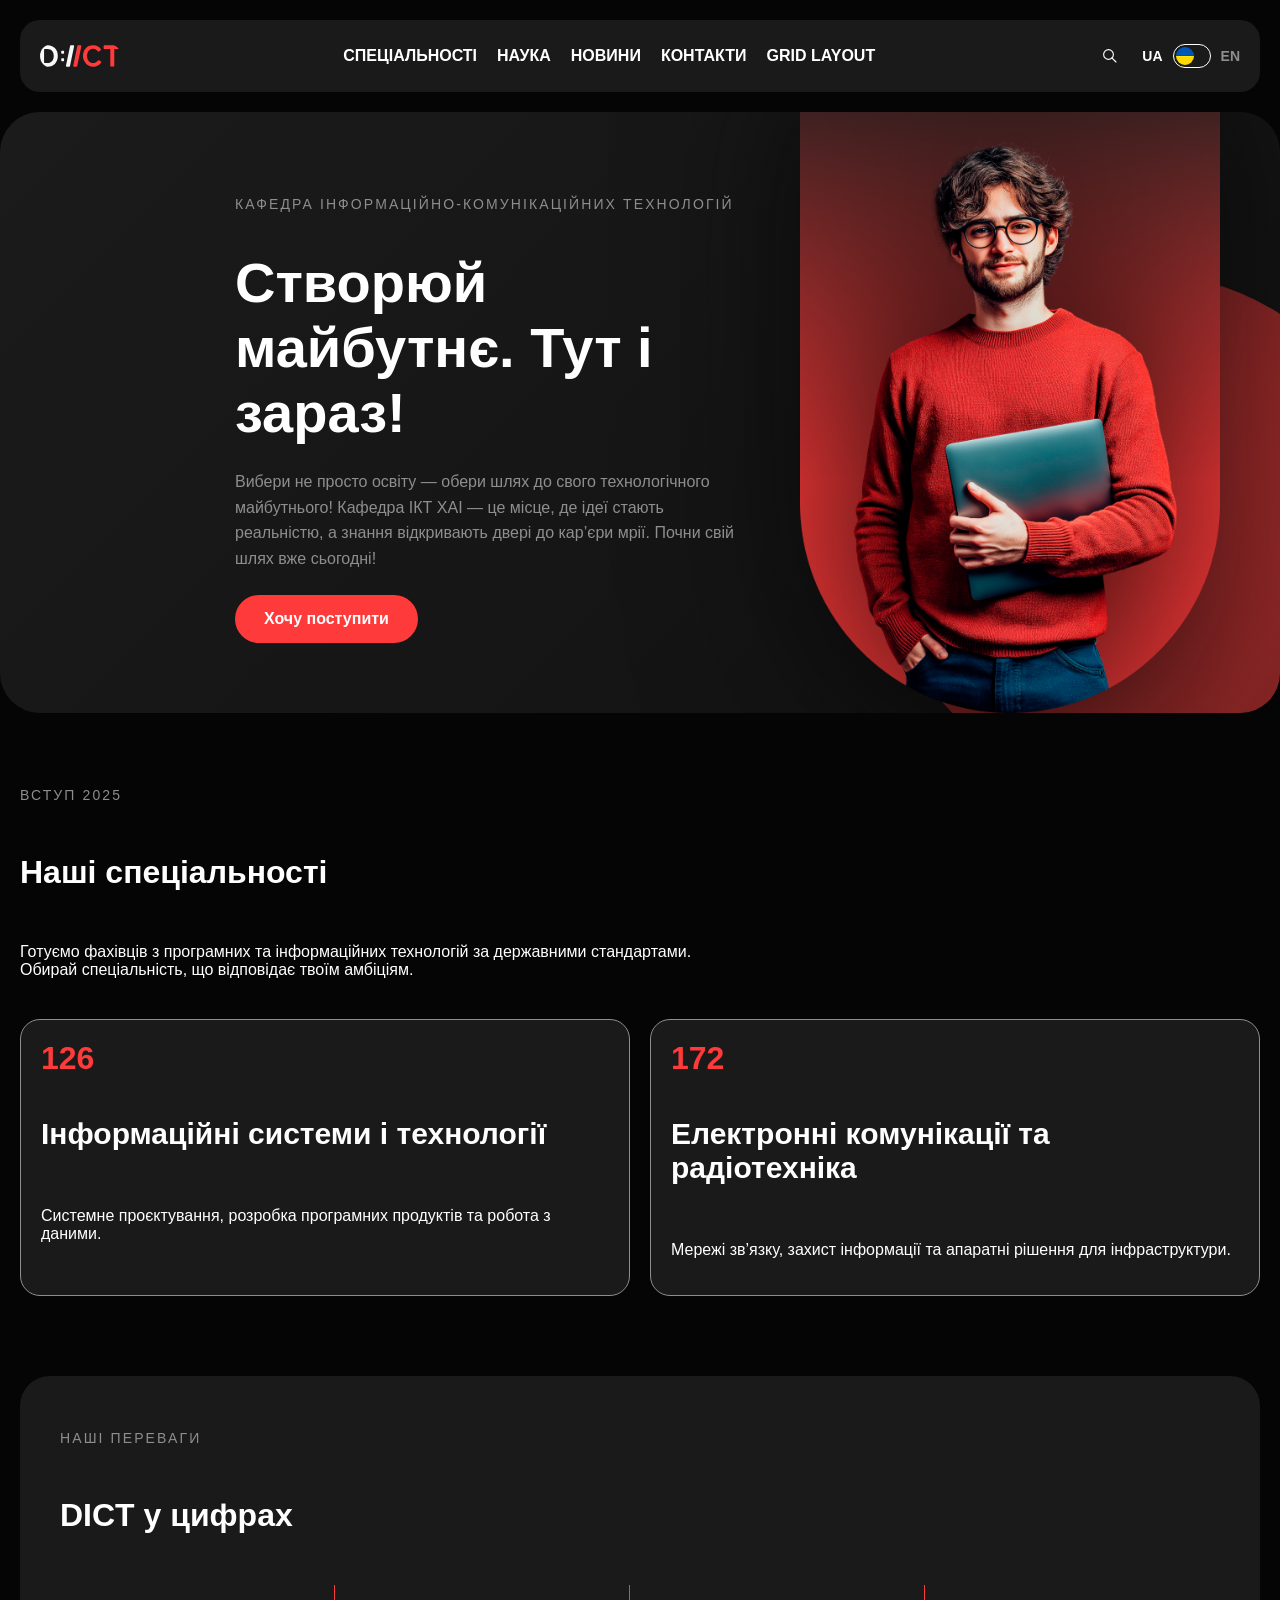
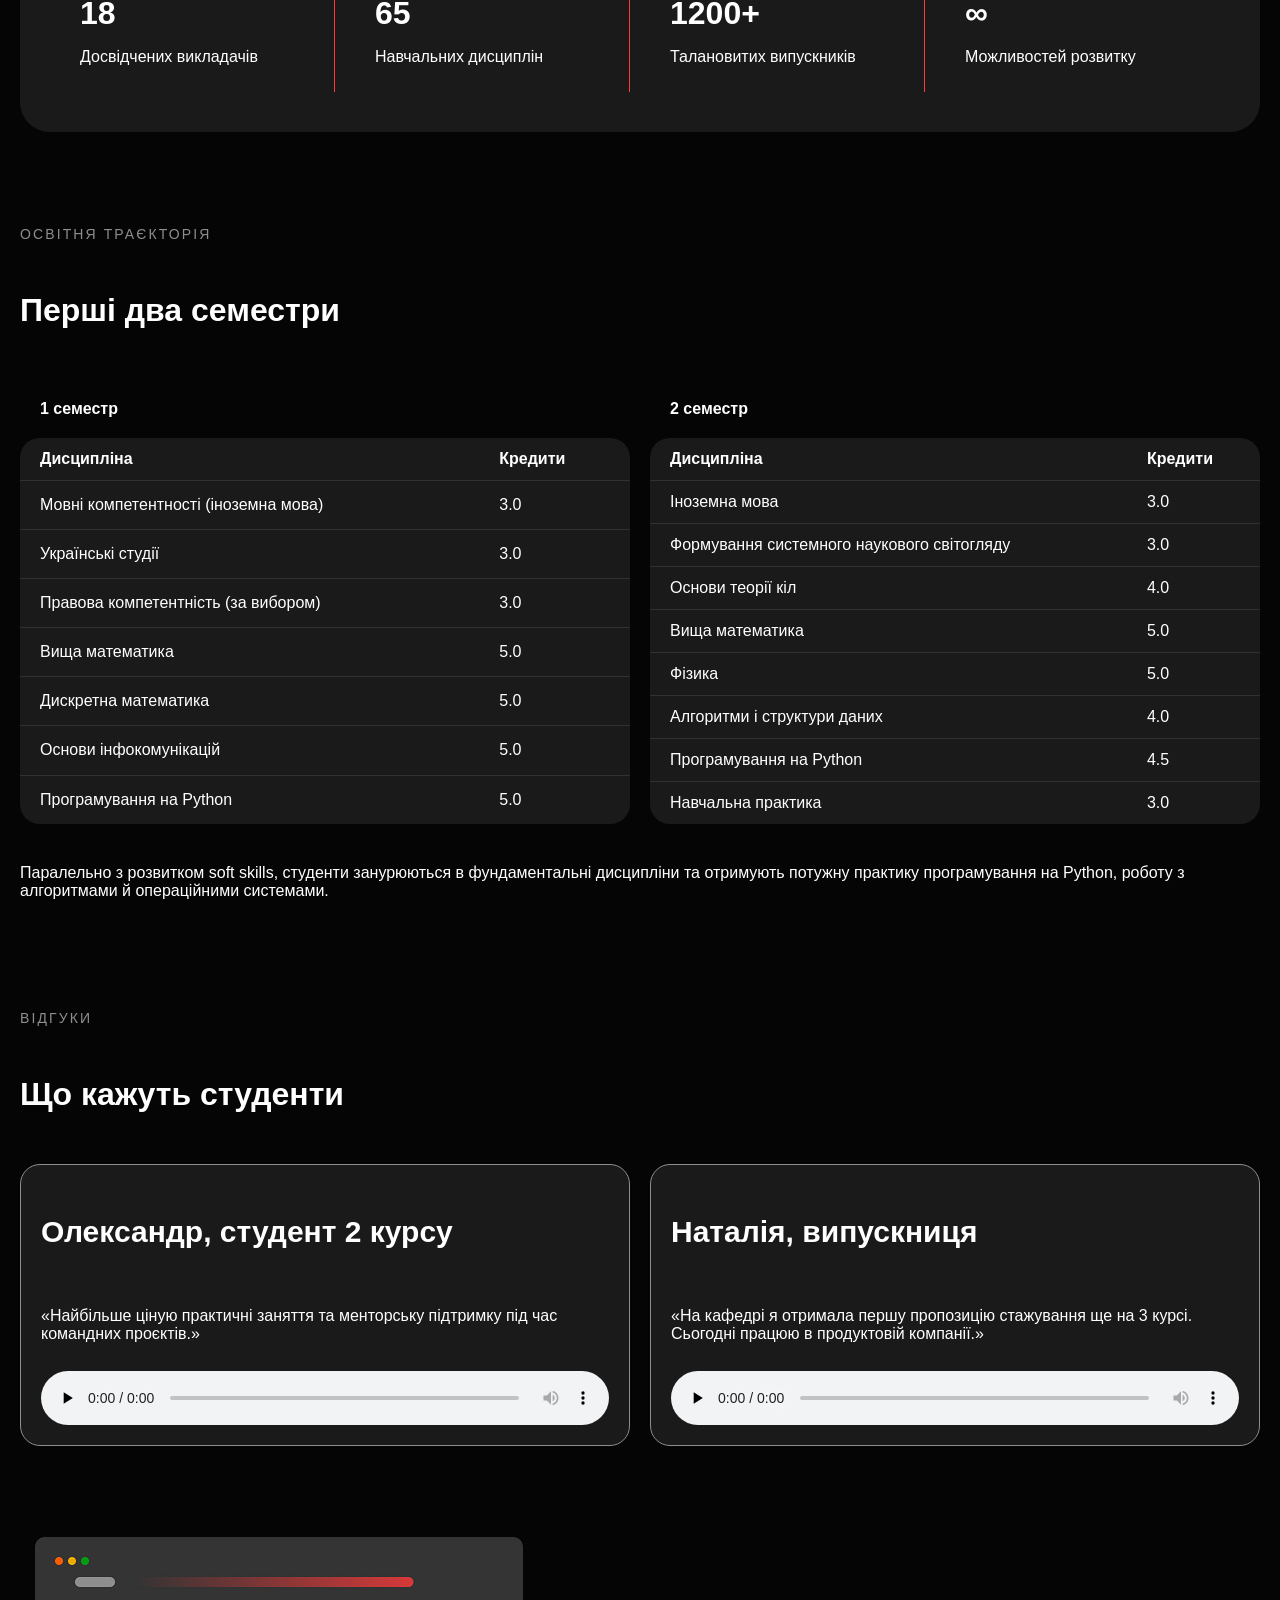
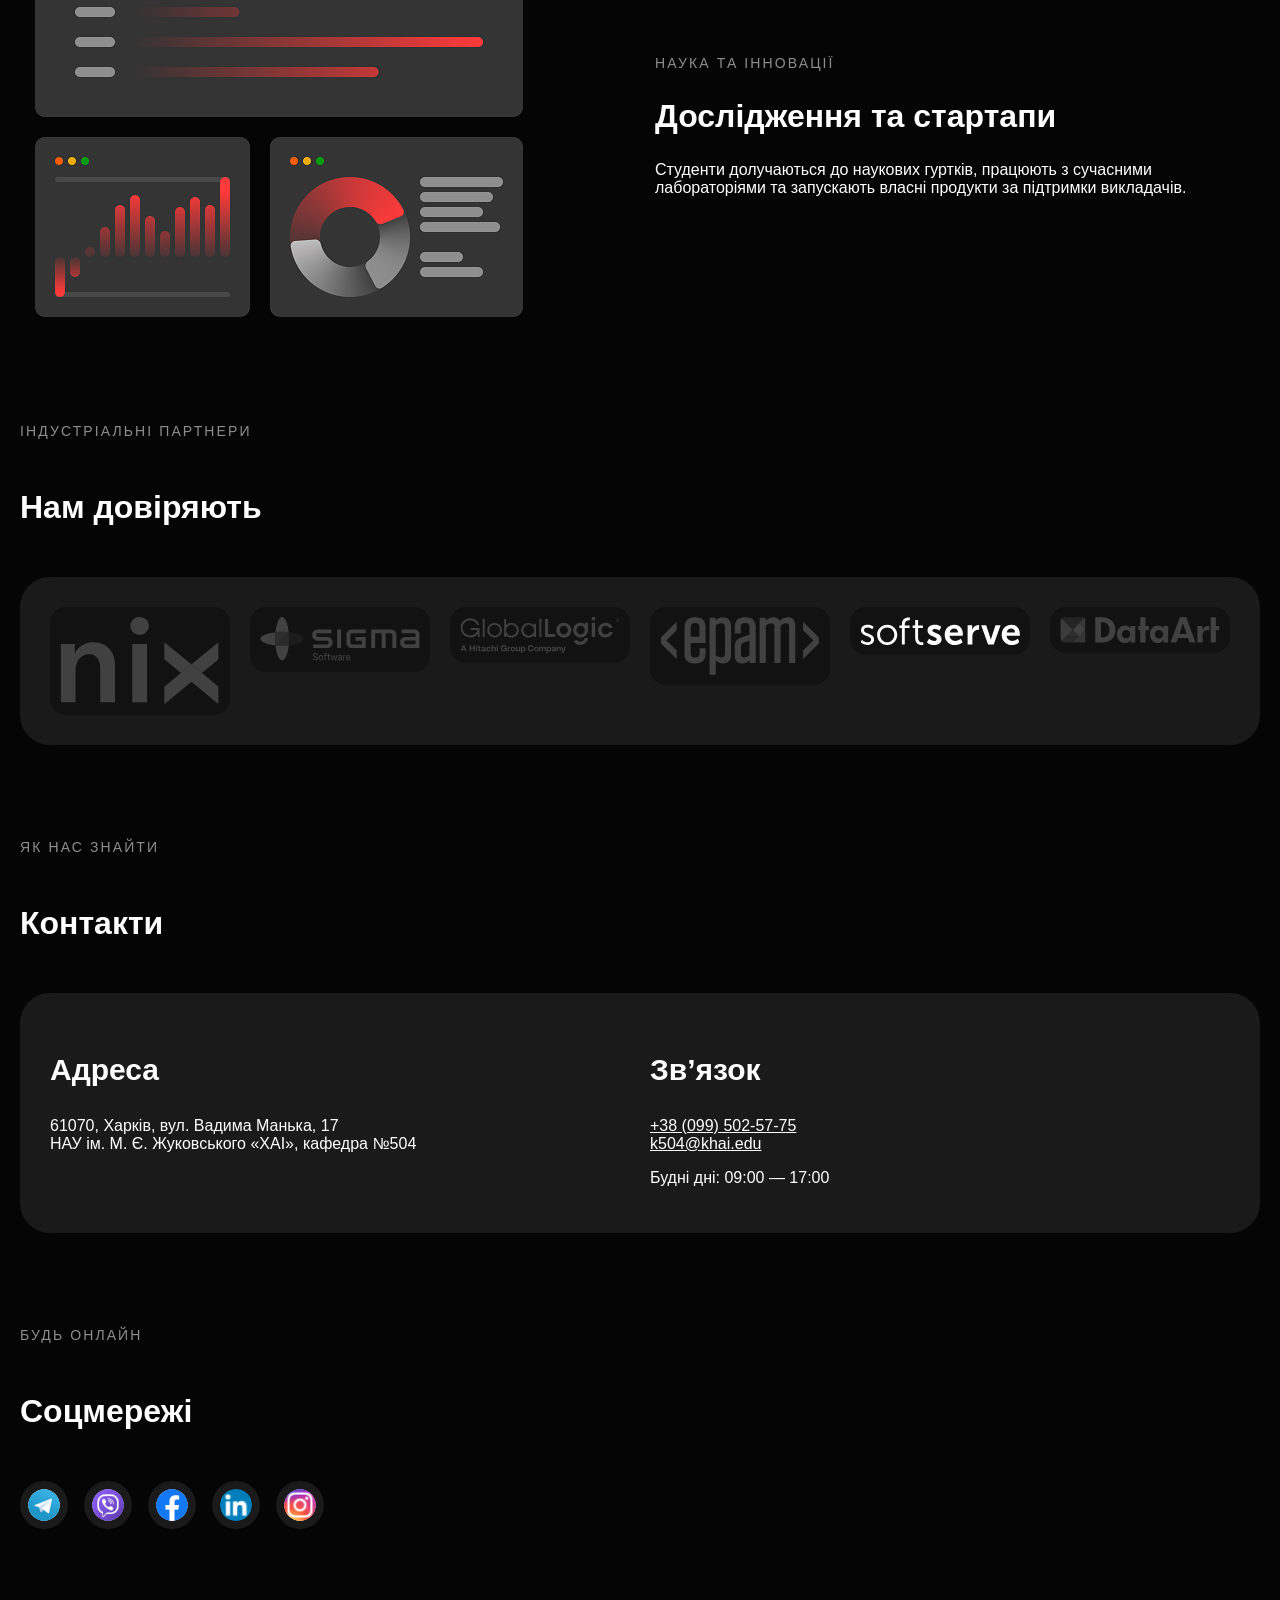
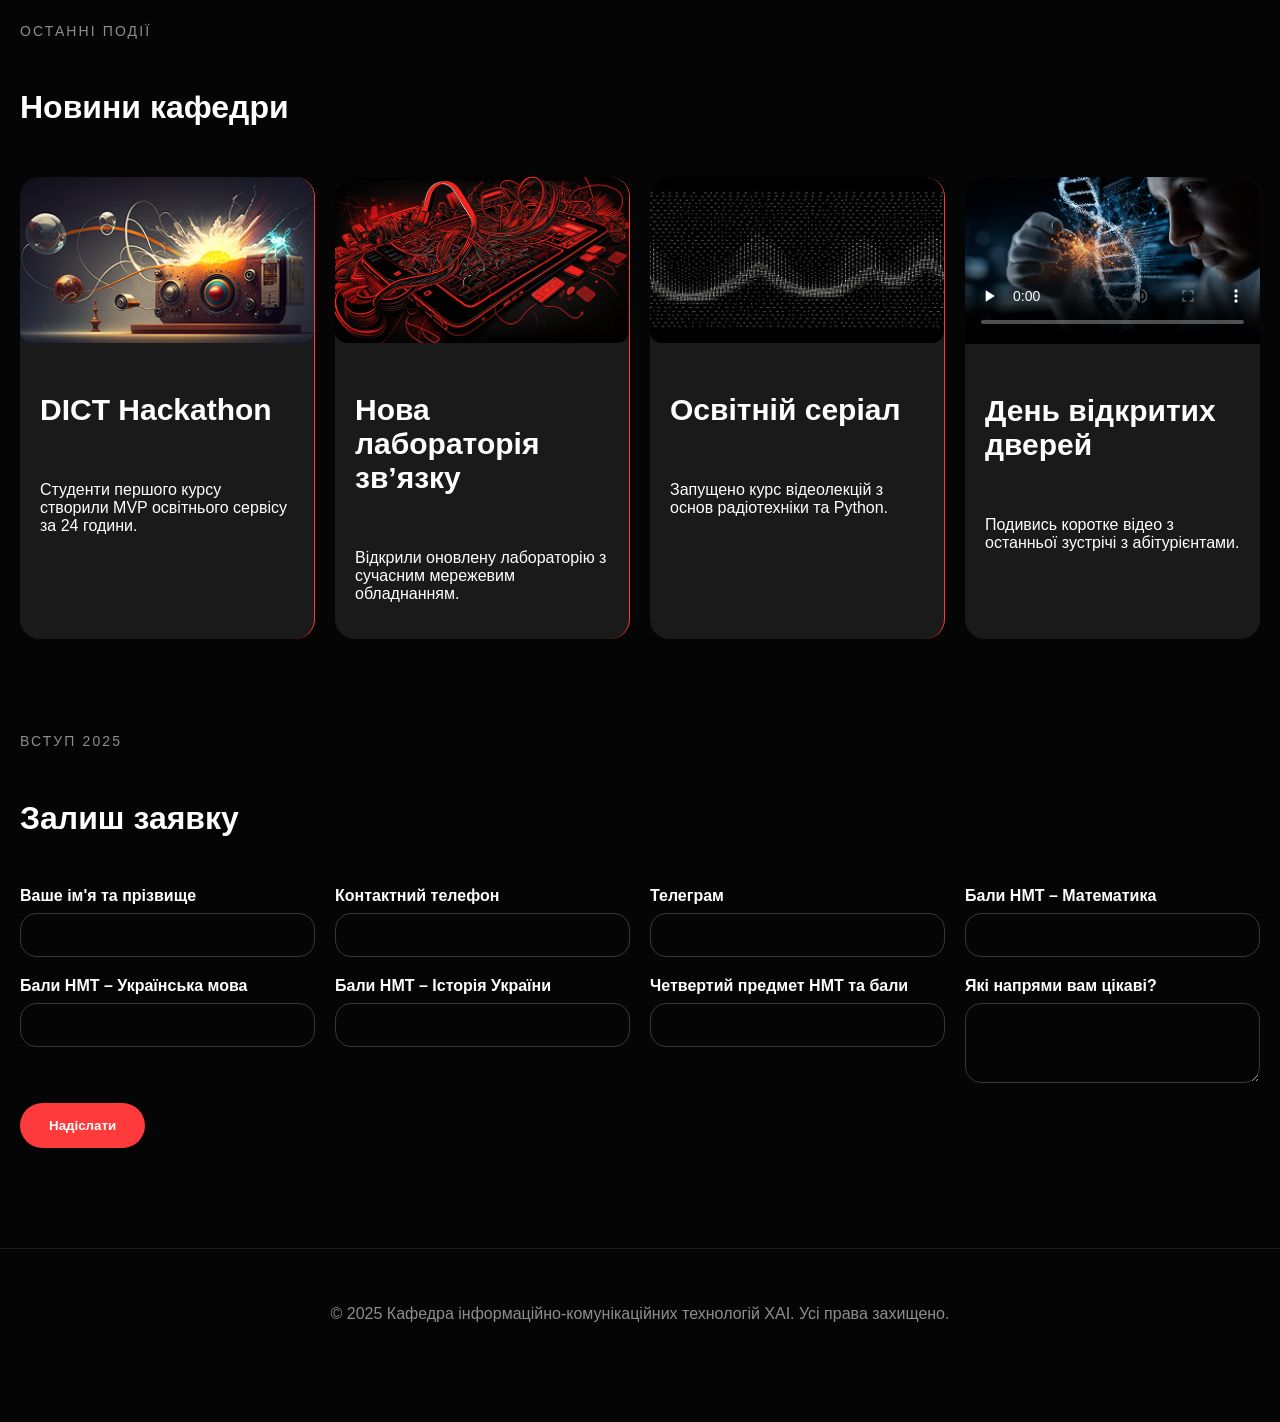
==== commit 37c3f3bc: "pr10 fixed" ====
--- a/index.html
+++ b/index.html
@@ -13,6 +13,9 @@
             <img src="images/Logo.svg" alt="DICT" width="104" height="48">
         </a>
         <nav class="main-nav" aria-label="Головна навігація">
+            <div class="burger-menu">
+                <button class="menu-toggle button">Меню</button>
+            </div>
             <ul class="main-menu" role="list">
                 <li class="menu-item"><a class="menu-link" href="#specialties">Спеціальності</a></li>
                 <li class="menu-item"><a class="menu-link" href="#science">Наука</a></li>
--- a/css/main.css
+++ b/css/main.css
@@ -1,3 +1,67 @@
+h1 {
+  font-size: 28px;
+}
+
+h2 {
+  font-size: 26px;
+}
+
+h3 {
+  font-size: 24px;
+}
+
+h4 {
+  font-size: 22px;
+}
+
+h5 {
+  font-size: 20px;
+}
+
+h6 {
+  font-size: 18px;
+}
+
+@media (min-width: 796px) {
+  h1 {
+    font-size: 32px;
+  }
+  h2 {
+    font-size: 28px;
+  }
+  h3 {
+    font-size: 26px;
+  }
+  h4 {
+    font-size: 24px;
+  }
+  h5 {
+    font-size: 22px;
+  }
+  h6 {
+    font-size: 20px;
+  }
+}
+@media (min-width: 1200px) {
+  h1 {
+    font-size: 36px;
+  }
+  h2 {
+    font-size: 32px;
+  }
+  h3 {
+    font-size: 30px;
+  }
+  h4 {
+    font-size: 28px;
+  }
+  h5 {
+    font-size: 24px;
+  }
+  h6 {
+    font-size: 22px;
+  }
+}
 *,
 *::before,
 *::after {
@@ -30,7 +94,7 @@
 main,
 .site-footer {
   width: 100%;
-  max-width: 1200px;
+  max-width: 1440px;
   margin: 0 auto;
   padding: 0 20px;
 }
@@ -84,7 +148,7 @@
 
 .cards-wrapper {
   display: grid;
-  grid-template-columns: repeat(auto-fit, minmax(240px, 1fr));
+  grid-template-columns: repeat(auto-fit, minmax(320px, 1fr));
   gap: 20px;
 }
 
@@ -327,20 +391,120 @@
   display: block;
 }
 
-@media (max-width: 48em) {
-  .topbar {
+#banner .image-wrapper {
+  display: none;
+}
+
+.site-header .topbar .main-nav {
+  justify-content: flex-start;
+  width: calc(100% - 292px);
+}
+.site-header .topbar .main-nav .burger-menu {
+  margin-left: auto;
+  width: fit-content;
+  display: block;
+}
+.site-header .topbar .main-nav .main-menu {
+  display: none;
+  margin: 0;
+  padding: 0;
+  list-style: none;
+  flex-direction: row;
+  flex-wrap: wrap;
+  gap: 20px;
+  justify-content: center;
+  font-weight: bold;
+}
+.site-header .topbar .main-nav .main-menu .menu-link {
+  text-decoration: none;
+  color: #ffffff;
+  text-transform: uppercase;
+  font-weight: bold;
+}
+.site-header .topbar .main-nav .main-menu.show {
+  display: flex;
+  position: absolute;
+  top: 53px;
+  width: 90%;
+  left: 0;
+  margin: 0;
+  padding: 20px;
+}
+
+@media (min-width: 796px) {
+  #banner .image-wrapper {
+    display: none;
+  }
+  .site-header .topbar .main-nav {
+    justify-content: flex-start;
+    width: calc(100% - 292px);
+  }
+  .site-header .topbar .main-nav .burger-menu {
+    margin-left: auto;
+    width: fit-content;
+    display: block;
+  }
+  .site-header .topbar .main-nav .main-menu {
+    display: none;
+    margin: 0;
+    padding: 0;
+    list-style: none;
+    flex-direction: row;
     flex-wrap: wrap;
-  }
-  .main-nav {
+    gap: 20px;
+    justify-content: center;
+    font-weight: bold;
+  }
+  .site-header .topbar .main-nav .main-menu .menu-link {
+    text-decoration: none;
+    color: #ffffff;
+    text-transform: uppercase;
+    font-weight: bold;
+  }
+  .site-header .topbar .main-nav .main-menu.show {
+    display: flex;
+    position: absolute;
+    top: 53px;
+    width: 90%;
+    left: 0;
+    margin: 0;
+    padding: 20px;
+  }
+}
+@media (min-width: 1200px) {
+  .site-header .topbar .main-nav {
     width: 100%;
-    order: 3;
-  }
-  .search,
-  .lang {
-    order: 4;
-  }
-  .lang {
-    margin-left: auto;
+    display: flex;
+    justify-content: center;
+  }
+  .site-header .topbar .main-nav .burger-menu {
+    display: none;
+  }
+  .site-header .topbar .main-nav .main-menu {
+    margin: 0;
+    padding: 0;
+    list-style: none;
+    display: flex;
+    flex-direction: row;
+    flex-wrap: wrap;
+    gap: 20px;
+    font-weight: bold;
+    width: fit-content;
+    max-width: 100%;
+  }
+  .site-header .topbar .main-nav .main-menu .menu-link {
+    color: #ffffff;
+    text-transform: uppercase;
+    font-weight: bold;
+  }
+  .site-header .topbar .main-nav.show {
+    display: none;
+    position: absolute;
+    top: 53px;
+    width: 90%;
+    left: 0;
+    margin: 0;
+    padding: 20px;
   }
 }
 .site-footer {
